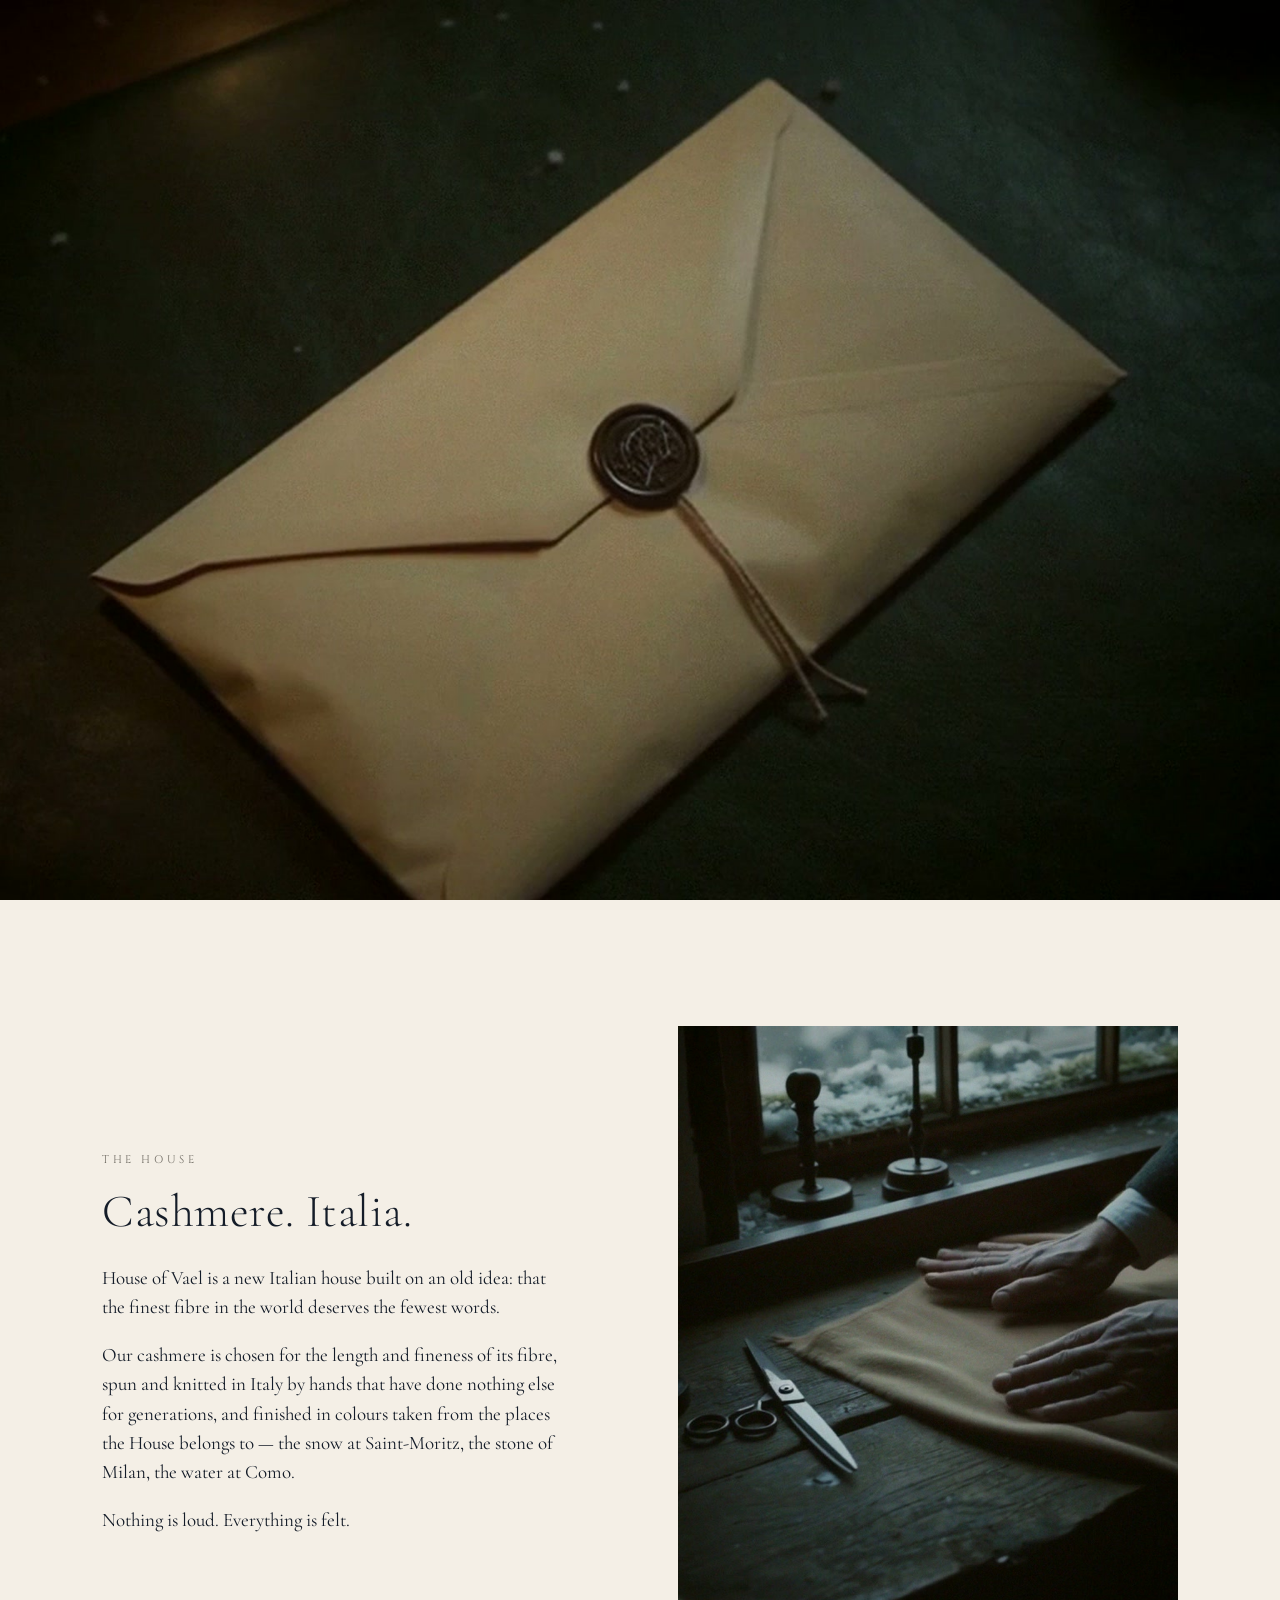
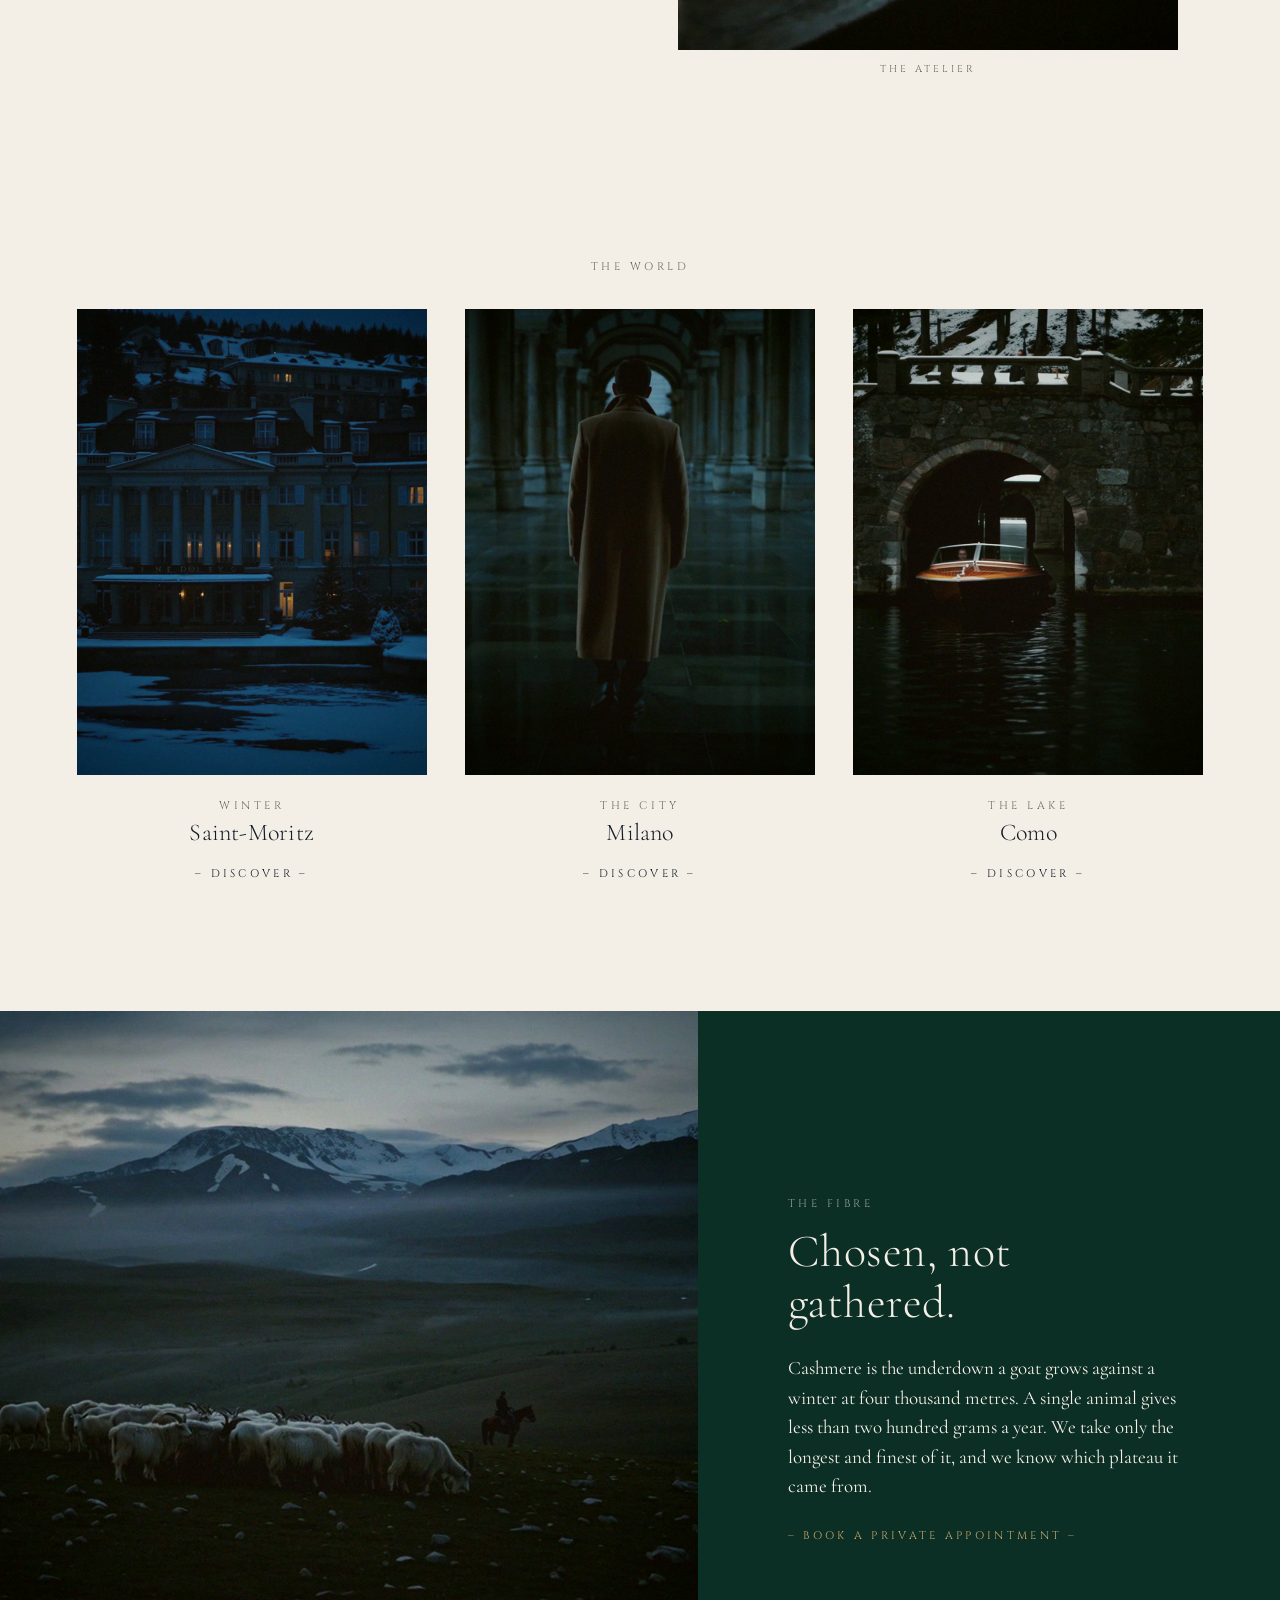
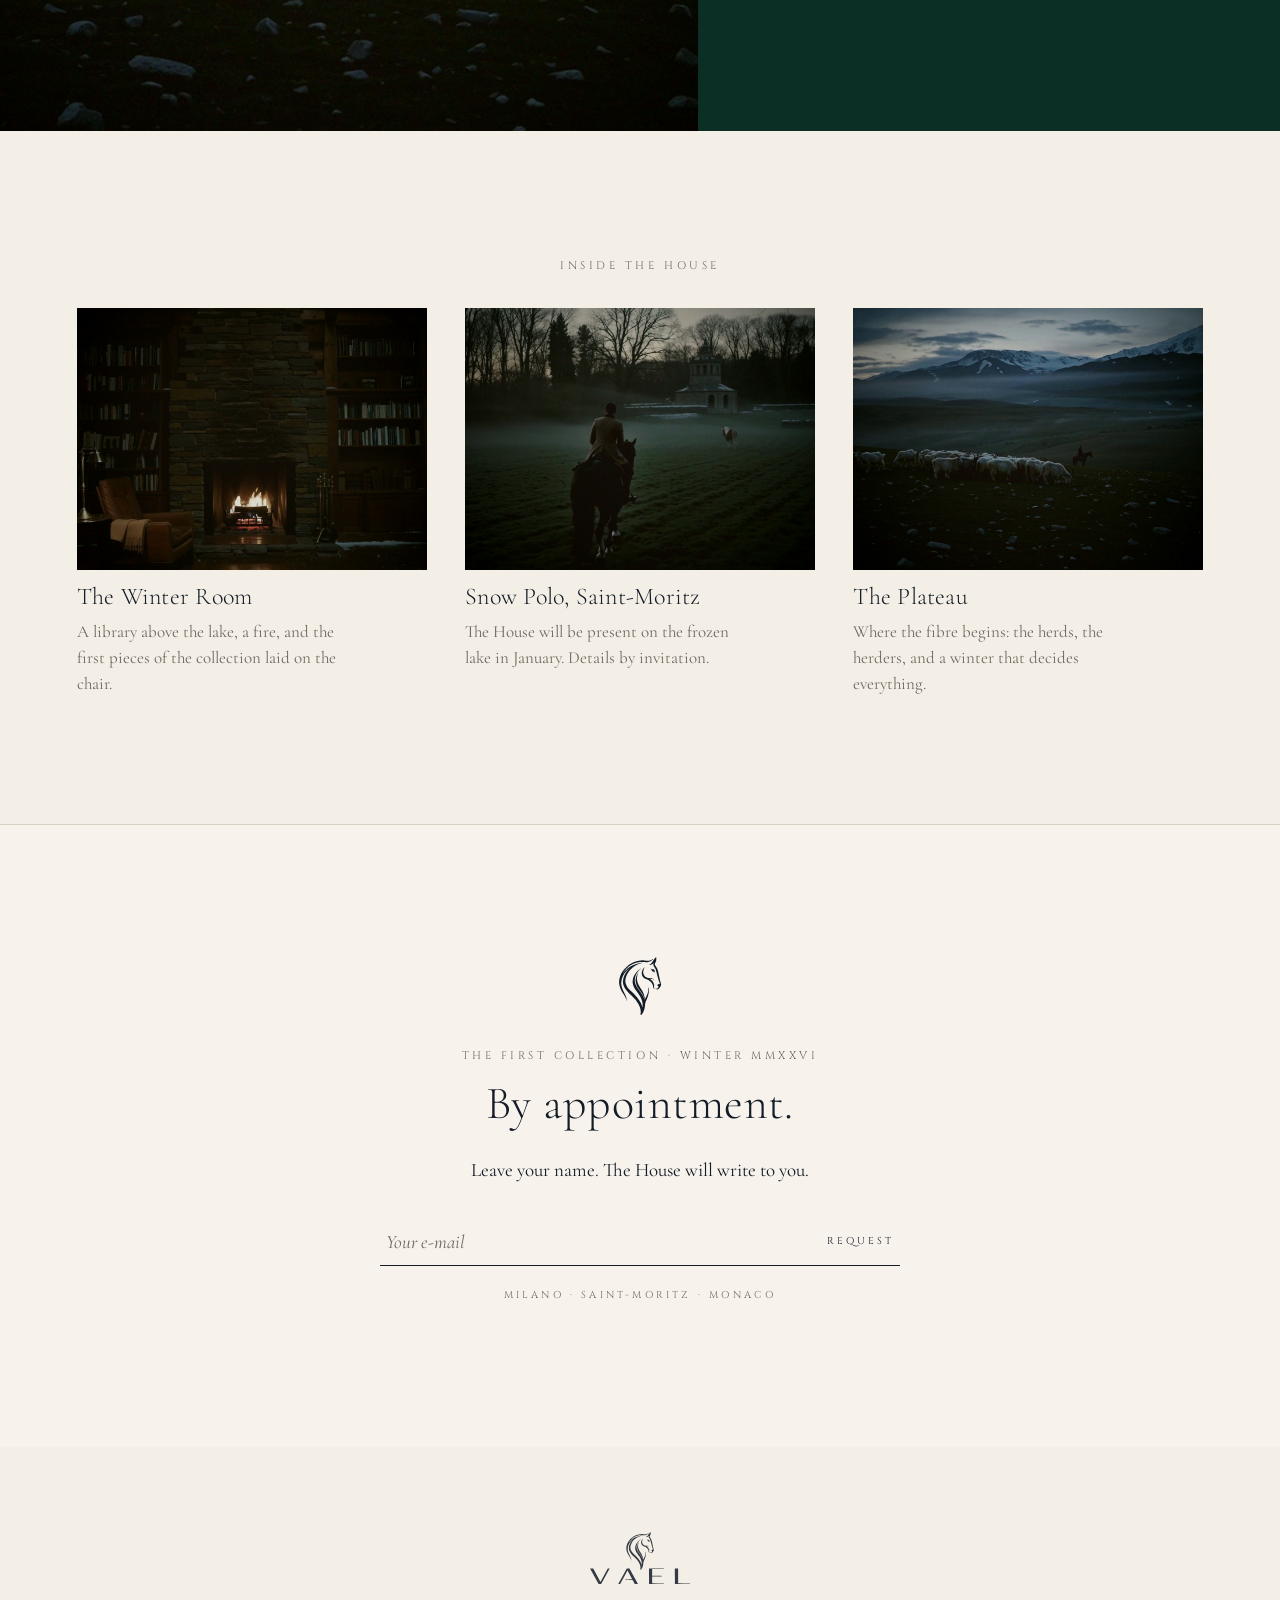
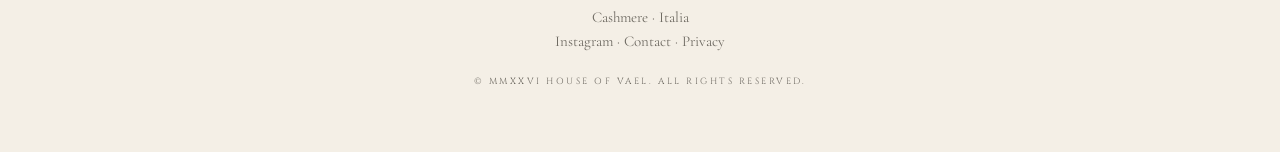
==== index.html @ 5cc0ec8d "House of Vael — site v1 (splash, hero film, world, fibre, inside, appointment) Co-Authored-By: Claud" ====
<!doctype html>
<html lang="en">
<head>
<meta charset="utf-8">
<title>House of Vael</title>
<meta name="description" content="House of Vael — Italian cashmere. The First Collection, Winter MMXXVI. By appointment.">
<meta name="viewport" content="width=device-width, initial-scale=1">
<link rel="preconnect" href="https://fonts.googleapis.com"><link rel="preconnect" href="https://fonts.gstatic.com" crossorigin>
<link href="https://fonts.googleapis.com/css2?family=Cormorant+Garamond:ital,wght@0,300;0,400;0,500;1,300;1,400&family=Cinzel:wght@400&display=swap" rel="stylesheet">
<link rel="stylesheet" href="style.css">
<link rel="icon" href="assets/favicon.png">
</head>
<body>

<!-- SPLASH — the sealed envelope. Plays once, then lifts. -->
<div id="splash" aria-hidden="true">
  <video id="splash-video" playsinline muted autoplay preload="auto" poster="assets/splash-poster.jpg">
    <source src="assets/splash.mp4" type="video/mp4">
  </video>
  <button id="splash-skip" type="button">Enter</button>
</div>

<header class="nav">
  <button class="nav-menu" aria-label="Menu"><span></span><span></span></button>
  <a class="nav-logo" href="#top" aria-label="House of Vael"><img src="assets/lockup-ivory.svg" alt="VAEL"></a>
  <a class="nav-appt" href="#register">By appointment</a>
</header>

<nav id="menu" class="menu" aria-hidden="true">
  <button class="menu-close" aria-label="Close">×</button>
  <ul>
    <li><a href="#house">The House</a></li>
    <li><a href="#world">The World</a></li>
    <li><a href="#fibre">The Fibre</a></li>
    <li><a href="#inside">Inside the House</a></li>
    <li><a href="#register">By appointment</a></li>
  </ul>
  <p class="menu-foot">Cashmere · Italia</p>
</nav>

<main id="top">

  <!-- HERO — the film -->
  <section class="hero">
    <video class="hero-video" playsinline muted autoplay loop preload="auto" poster="assets/hero-poster.jpg">
      <source src="assets/hero.mp4" type="video/mp4">
    </video>
    <div class="hero-copy">
      <p class="kicker">Winter MMXXVI</p>
      <h1>The First Collection</h1>
      <a class="cta" href="#register">– By appointment –</a>
    </div>
  </section>

  <!-- THE HOUSE -->
  <section id="house" class="house">
    <div class="house-text">
      <p class="kicker">The House</p>
      <h2>Cashmere. Italia.</h2>
      <p>House of Vael is a new Italian house built on an old idea: that the finest fibre in the world deserves the fewest words.</p>
      <p>Our cashmere is chosen for the length and fineness of its fibre, spun and knitted in Italy by hands that have done nothing else for generations, and finished in colours taken from the places the House belongs to — the snow at Saint-Moritz, the stone of Milan, the water at Como.</p>
      <p>Nothing is loud. Everything is felt.</p>
    </div>
    <figure class="house-figure">
      <img src="assets/still-tailor.jpg" alt="">
      <figcaption>The Atelier</figcaption>
    </figure>
  </section>

  <!-- THE WORLD — three places -->
  <section id="world" class="world">
    <p class="kicker centered">The World</p>
    <div class="world-grid">
      <a class="card" href="#register"><div class="card-media"><img src="assets/still-stmoritz.jpg" alt=""></div><p class="kicker">Winter</p><h3>Saint-Moritz</h3><span class="cta">– Discover –</span></a>
      <a class="card" href="#register"><div class="card-media"><img src="assets/still-milano.jpg" alt=""></div><p class="kicker">The City</p><h3>Milano</h3><span class="cta">– Discover –</span></a>
      <a class="card" href="#register"><div class="card-media"><img src="assets/still-como.jpg" alt=""></div><p class="kicker">The Lake</p><h3>Como</h3><span class="cta">– Discover –</span></a>
    </div>
  </section>

  <!-- THE FIBRE — film + text -->
  <section id="fibre" class="fibre">
    <video class="fibre-video" playsinline muted autoplay loop preload="metadata" poster="assets/fibre-poster.jpg">
      <source src="assets/fibre.mp4" type="video/mp4">
    </video>
    <div class="fibre-copy">
      <p class="kicker">The Fibre</p>
      <h2>Chosen, not gathered.</h2>
      <p>Cashmere is the underdown a goat grows against a winter at four thousand metres. A single animal gives less than two hundred grams a year. We take only the longest and finest of it, and we know which plateau it came from.</p>
      <a class="cta" href="#register">– Book a private appointment –</a>
    </div>
  </section>

  <!-- INSIDE THE HOUSE — three stories -->
  <section id="inside" class="inside">
    <p class="kicker centered">Inside the House</p>
    <div class="inside-grid">
      <article class="story"><img src="assets/still-chalet.jpg" alt=""><h3>The Winter Room</h3><p>A library above the lake, a fire, and the first pieces of the collection laid on the chair.</p></article>
      <article class="story"><img src="assets/still-polo.jpg" alt=""><h3>Snow Polo, Saint-Moritz</h3><p>The House will be present on the frozen lake in January. Details by invitation.</p></article>
      <article class="story"><img src="assets/still-goats.jpg" alt=""><h3>The Plateau</h3><p>Where the fibre begins: the herds, the herders, and a winter that decides everything.</p></article>
    </div>
  </section>

  <!-- REGISTER — by appointment -->
  <section id="register" class="register">
    <img class="register-mark" src="assets/mark-ink.svg" alt="">
    <p class="kicker">The First Collection · Winter MMXXVI</p>
    <h2>By appointment.</h2>
    <p>Leave your name. The House will write to you.</p>
    <form class="register-form" action="mailto:appointments@houseofvael.com" method="post" enctype="text/plain">
      <input type="email" name="email" placeholder="Your e-mail" required>
      <button type="submit">Request</button>
    </form>
    <p class="register-note">Milano · Saint-Moritz · Monaco</p>
  </section>

</main>

<footer class="foot">
  <img src="assets/lockup-ink.svg" alt="House of Vael" class="foot-logo">
  <p>Cashmere · Italia</p>
  <p class="foot-links"><a href="#">Instagram</a> · <a href="mailto:appointments@houseofvael.com">Contact</a> · <a href="#">Privacy</a></p>
  <p class="foot-legal">© MMXXVI House of Vael. All rights reserved.</p>
</footer>

<script src="script.js"></script>
</body>
</html>
---- style.css ----
:root{
  --ivory:#F4EFE6; --paper:#F7F3EC; --ink:#141C28; --camel:#C8A96E; --green:#0B2E25; --muted:#6E6A62; --line:#D9D2C4;
  --serif:"Cormorant Garamond",Georgia,serif; --caps:"Cinzel",serif;
}
*{box-sizing:border-box;margin:0;padding:0}
html{scroll-behavior:smooth}
body{background:var(--ivory);color:var(--ink);font-family:var(--serif);font-weight:400;font-size:19px;line-height:1.55;-webkit-font-smoothing:antialiased}
img,video{display:block;max-width:100%}
a{color:inherit;text-decoration:none}

/* type */
.kicker{font-family:var(--caps);font-size:11px;letter-spacing:.32em;text-transform:uppercase;color:var(--muted)}
.kicker.centered{text-align:center}
h1,h2,h3{font-family:var(--serif);font-weight:300;letter-spacing:.01em;line-height:1.1}
h1{font-size:clamp(34px,4.6vw,66px)}
h2{font-size:clamp(30px,3.6vw,50px);margin:14px 0 26px}
h3{font-size:24px;margin:14px 0 8px}
.cta{display:inline-block;font-family:var(--caps);font-size:11px;letter-spacing:.3em;text-transform:uppercase;margin-top:18px;padding-bottom:2px;border-bottom:1px solid transparent;transition:border-color .4s}
.cta:hover{border-color:currentColor}

/* splash */
#splash{position:fixed;inset:0;background:#0B0B0C;z-index:100;display:flex;align-items:center;justify-content:center;transition:opacity 1.4s ease}
#splash.lift{opacity:0;pointer-events:none}
#splash video{width:100%;height:100%;object-fit:cover}
#splash-skip{position:absolute;right:28px;bottom:26px;background:none;border:1px solid rgba(244,239,230,.35);color:rgba(244,239,230,.8);font-family:var(--caps);font-size:10px;letter-spacing:.3em;text-transform:uppercase;padding:10px 18px;cursor:pointer;opacity:0;transition:opacity 1s}
#splash.ready #splash-skip{opacity:1}

/* nav */
.nav{position:fixed;top:0;left:0;right:0;height:78px;display:grid;grid-template-columns:1fr auto 1fr;align-items:center;padding:0 28px;z-index:50;color:var(--ivory);mix-blend-mode:difference}
.nav-menu{justify-self:start;width:28px;height:18px;background:none;border:0;cursor:pointer;display:flex;flex-direction:column;justify-content:space-between}
.nav-menu span{display:block;height:1px;background:currentColor}
.nav-logo img{height:34px;width:auto}
.nav-appt{justify-self:end;font-family:var(--caps);font-size:10px;letter-spacing:.3em;text-transform:uppercase}
.menu{position:fixed;inset:0;background:var(--ivory);z-index:60;display:flex;flex-direction:column;align-items:center;justify-content:center;gap:0;transform:translateY(-100%);transition:transform .8s cubic-bezier(.77,0,.18,1)}
.menu.open{transform:none}
.menu ul{list-style:none;text-align:center}
.menu li a{display:block;font-size:clamp(30px,4vw,48px);font-weight:300;padding:10px 0;transition:color .3s}
.menu li a:hover{color:var(--camel)}
.menu-close{position:absolute;top:22px;right:28px;background:none;border:0;font-size:34px;font-weight:300;cursor:pointer;color:var(--ink)}
.menu-foot{position:absolute;bottom:34px;font-family:var(--caps);font-size:10px;letter-spacing:.32em;text-transform:uppercase;color:var(--muted)}

/* hero */
.hero{position:relative;height:100vh;min-height:620px;overflow:hidden;background:#0B0B0C}
.hero-video{position:absolute;inset:0;width:100%;height:100%;object-fit:cover;filter:brightness(.9)}
.hero-copy{position:absolute;left:0;right:0;bottom:12vh;text-align:center;color:var(--ivory)}
.hero-copy .kicker{color:rgba(244,239,230,.75);margin-bottom:12px}
.hero-copy .cta{color:var(--ivory);border-color:rgba(244,239,230,.4)}

/* the house */
.house{display:grid;grid-template-columns:1fr 1fr;gap:6vw;align-items:center;padding:14vh 8vw}
.house-text p{max-width:52ch;margin-bottom:18px}
.house-figure img{aspect-ratio:4/5;object-fit:cover;width:100%}
.house-figure figcaption{font-family:var(--caps);font-size:10px;letter-spacing:.3em;text-transform:uppercase;color:var(--muted);margin-top:12px;text-align:center}

/* the world */
.world{padding:6vh 6vw 14vh}
.world-grid{display:grid;grid-template-columns:repeat(3,1fr);gap:3vw;margin-top:34px}
.card{text-align:center}
.card-media{overflow:hidden}
.card-media img{aspect-ratio:3/4;object-fit:cover;width:100%;transition:transform 1.6s ease}
.card:hover .card-media img{transform:scale(1.03)}
.card .kicker{margin-top:22px}
.card h3{margin:6px 0 0}

/* the fibre */
.fibre{position:relative;display:grid;grid-template-columns:1.2fr 1fr;min-height:80vh;background:var(--green);color:var(--ivory)}
.fibre-video{width:100%;height:100%;object-fit:cover;min-height:60vh}
.fibre-copy{padding:12vh 7vw;align-self:center}
.fibre-copy .kicker{color:rgba(244,239,230,.6)}
.fibre-copy p{max-width:44ch;margin-bottom:8px}
.fibre-copy .cta{color:var(--camel)}

/* inside */
.inside{padding:14vh 6vw}
.inside-grid{display:grid;grid-template-columns:repeat(3,1fr);gap:3vw;margin-top:34px}
.story img{aspect-ratio:4/3;object-fit:cover;width:100%}
.story p{font-size:17px;color:var(--muted);max-width:36ch}

/* register */
.register{text-align:center;padding:14vh 8vw 16vh;background:var(--paper);border-top:1px solid var(--line)}
.register-mark{height:70px;width:auto;margin:0 auto 26px;opacity:.9}
.register p{max-width:46ch;margin:0 auto}
.register .kicker{max-width:none}
.register-form{display:flex;justify-content:center;gap:0;margin:34px auto 22px;max-width:520px;border-bottom:1px solid var(--ink)}
.register-form input{flex:1;background:none;border:0;padding:12px 6px;font-family:var(--serif);font-size:19px;color:var(--ink);outline:none}
.register-form input::placeholder{color:var(--muted);font-style:italic}
.register-form button{background:none;border:0;font-family:var(--caps);font-size:10px;letter-spacing:.3em;text-transform:uppercase;cursor:pointer;padding:0 6px;color:var(--ink)}
.register-note{font-family:var(--caps);font-size:10px;letter-spacing:.32em;text-transform:uppercase;color:var(--muted);margin-top:26px}

/* footer */
.foot{text-align:center;padding:9vh 6vw 7vh;color:var(--muted);font-size:15px}
.foot-logo{height:60px;width:auto;margin:0 auto 18px;opacity:.85}
.foot-links a:hover{color:var(--ink)}
.foot-legal{font-family:var(--caps);font-size:9px;letter-spacing:.28em;text-transform:uppercase;margin-top:22px}

/* reveal on scroll */
.reveal{opacity:0;transform:translateY(18px);transition:opacity 1.2s ease,transform 1.2s ease}
.reveal.in{opacity:1;transform:none}

@media (max-width:900px){
  body{font-size:18px}
  .house{grid-template-columns:1fr;padding:12vh 7vw}
  .world-grid,.inside-grid{grid-template-columns:1fr;gap:40px}
  .fibre{grid-template-columns:1fr}
  .nav{padding:0 18px}
  .nav-appt{display:none}
  .hero{min-height:560px}
}
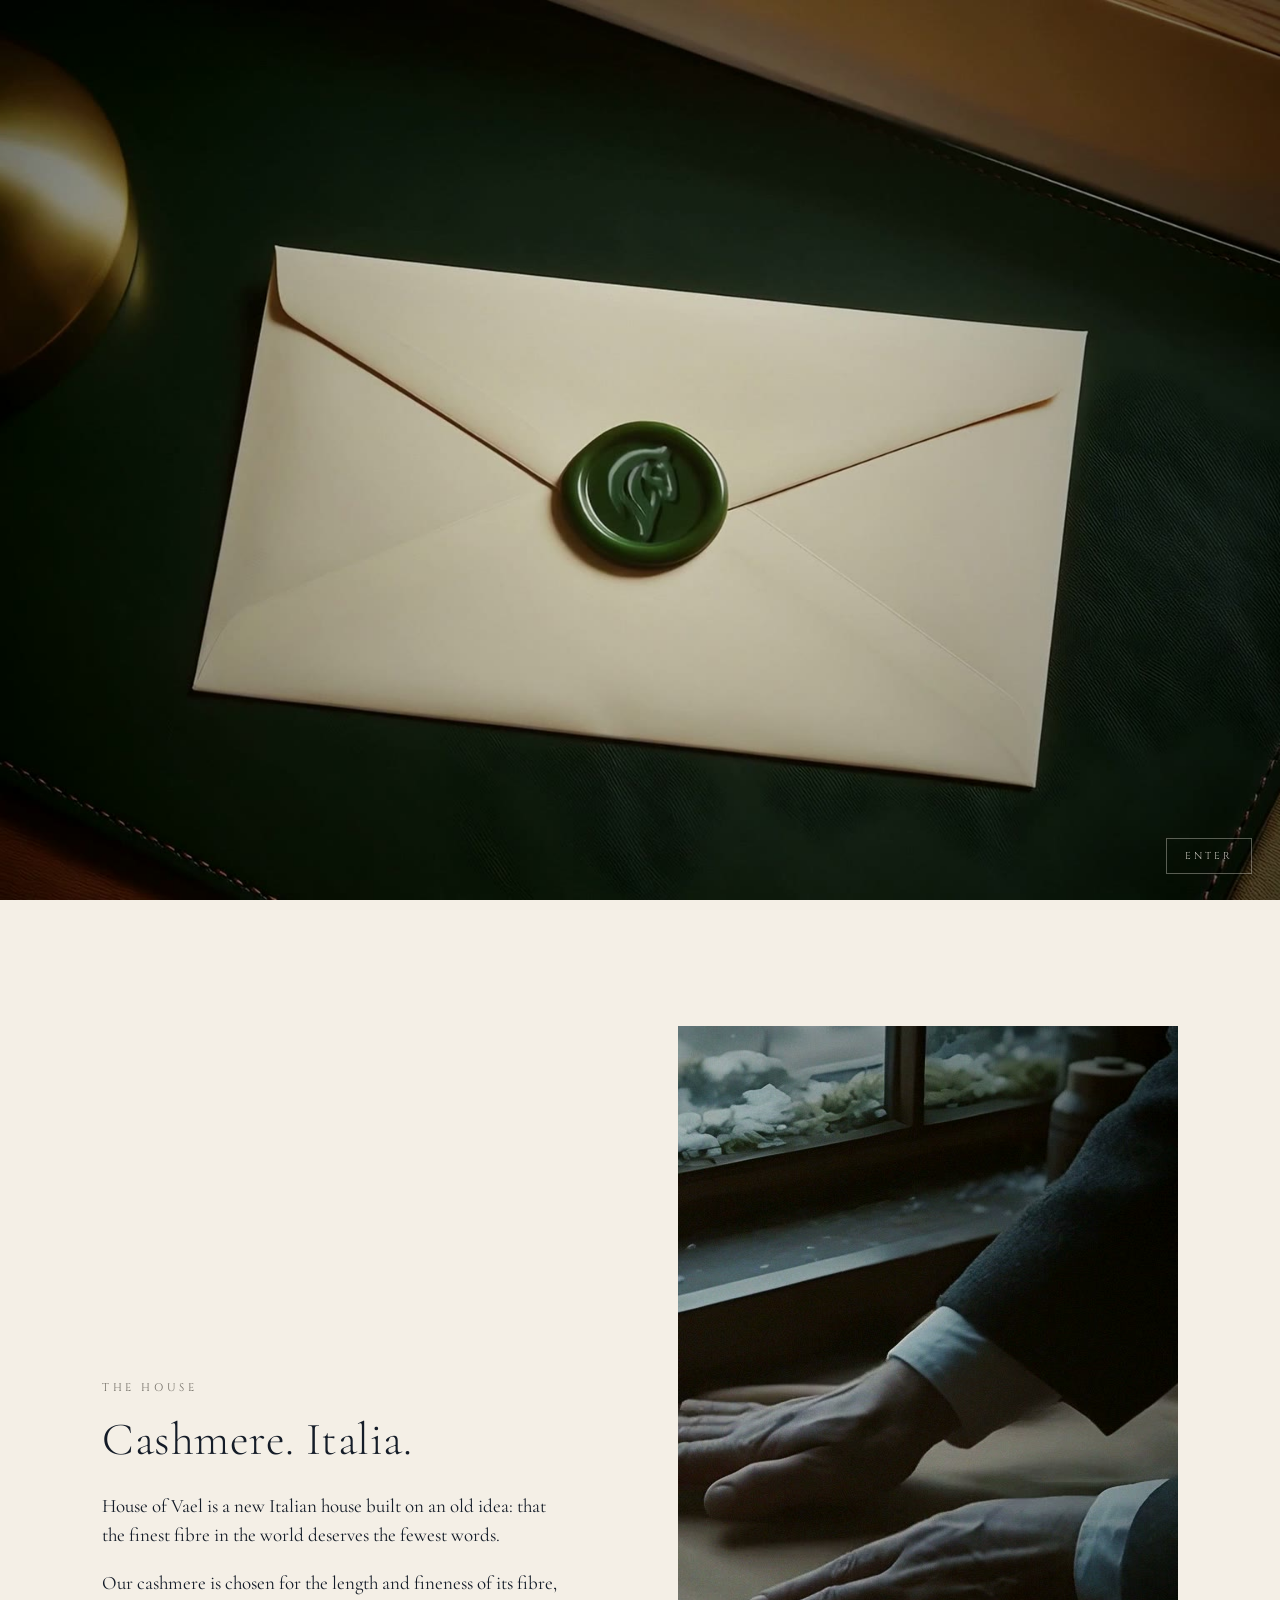
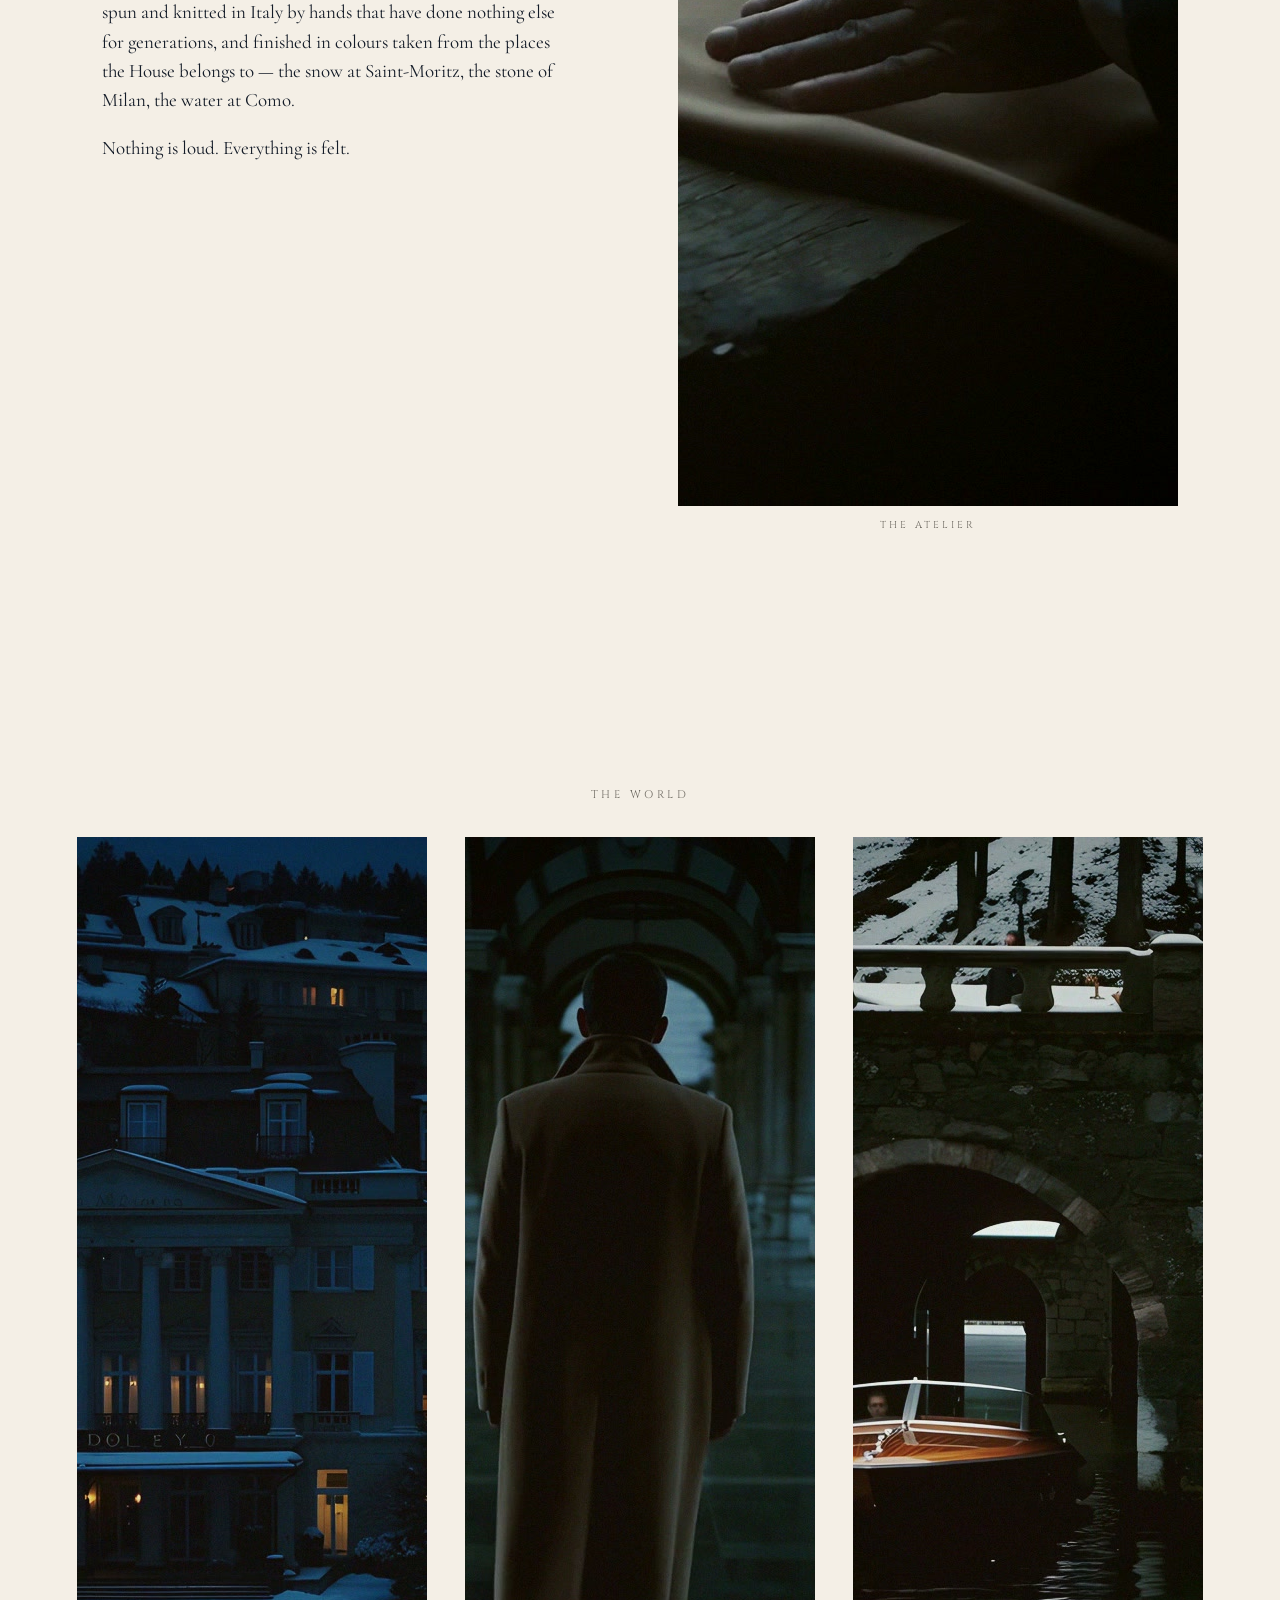
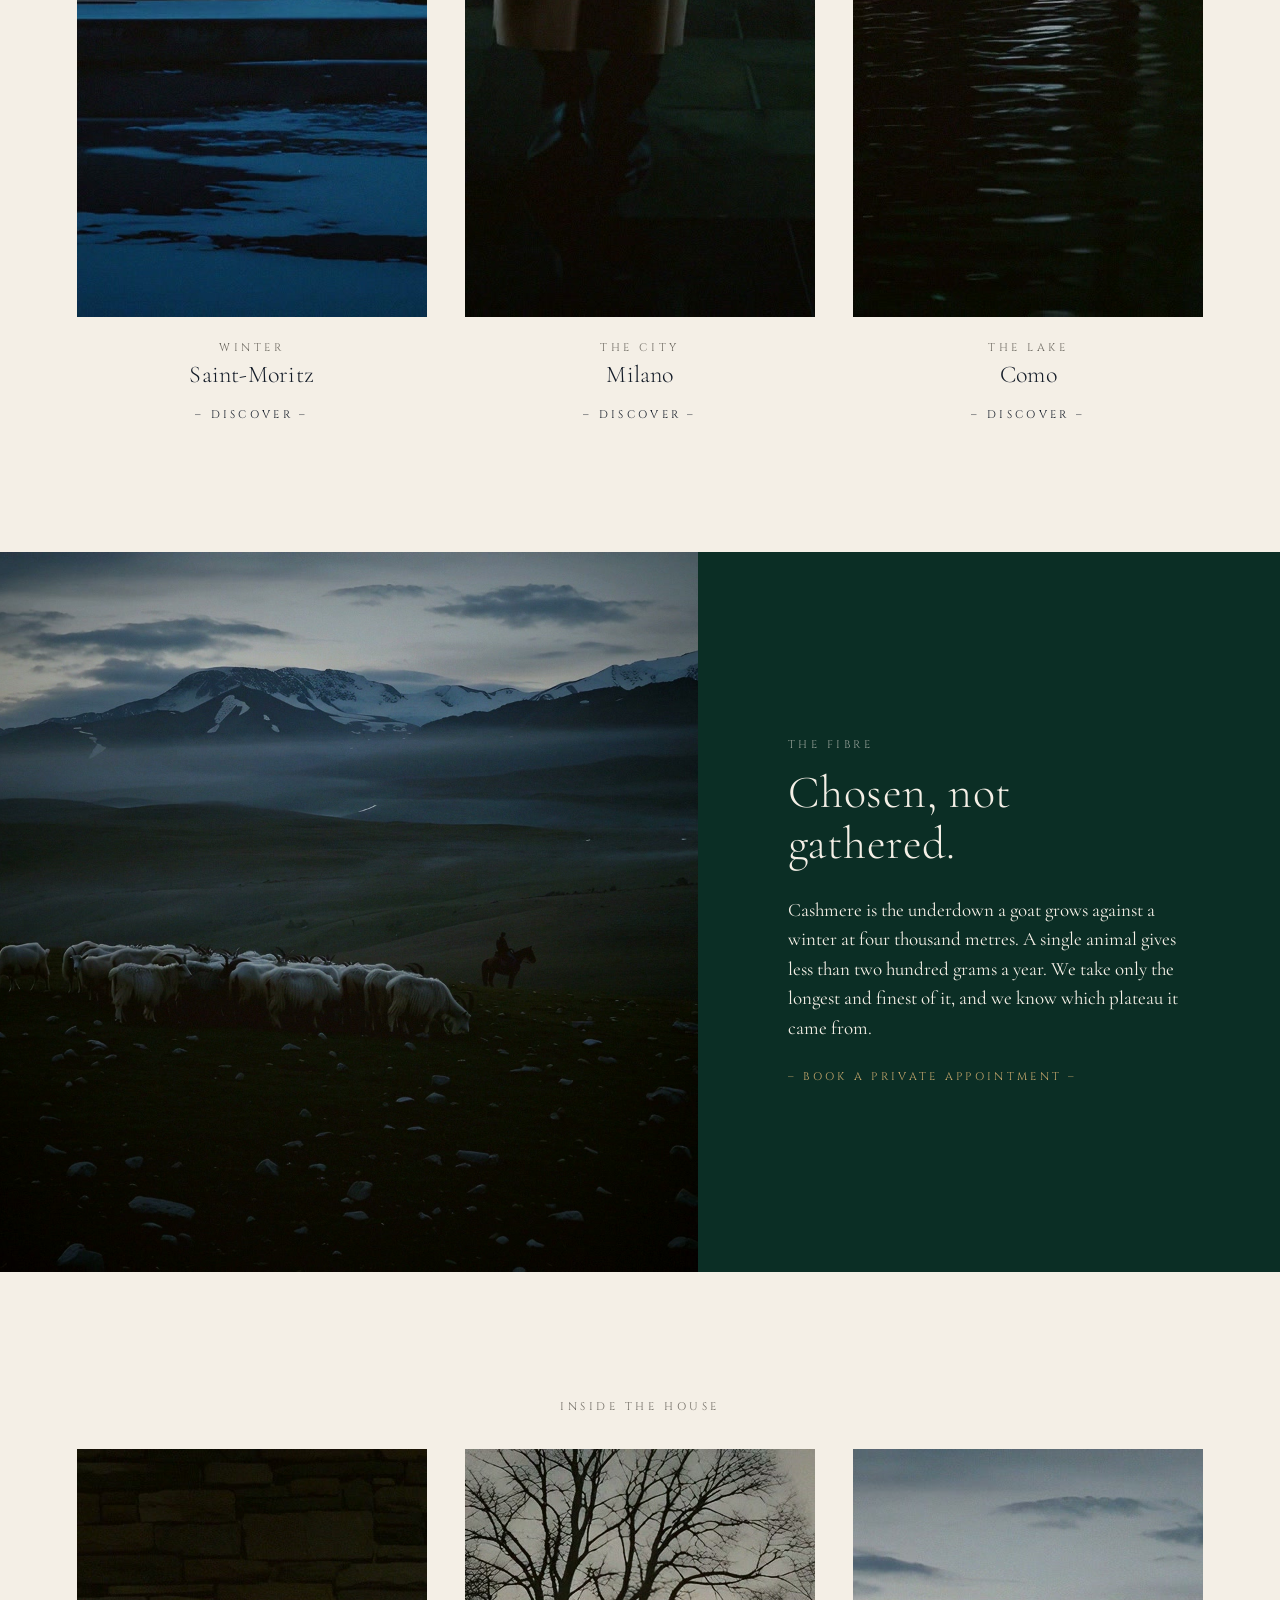
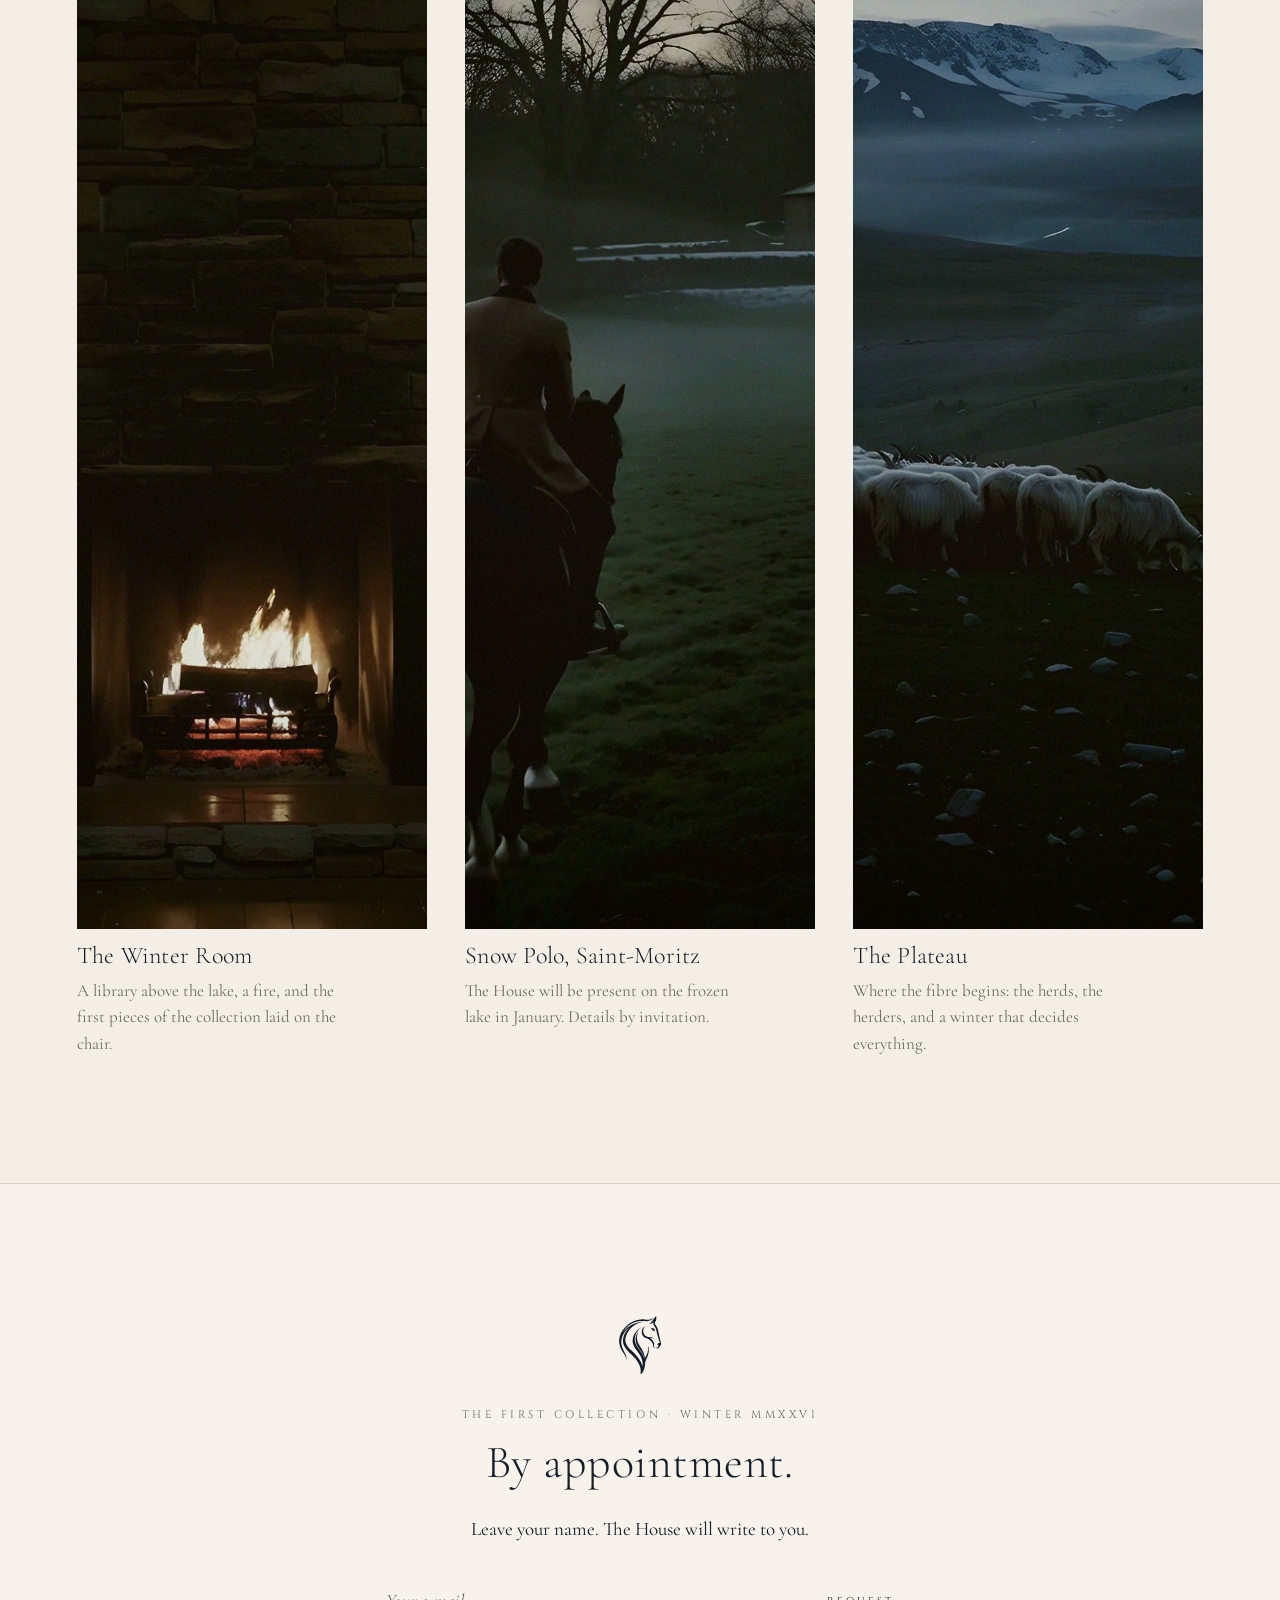
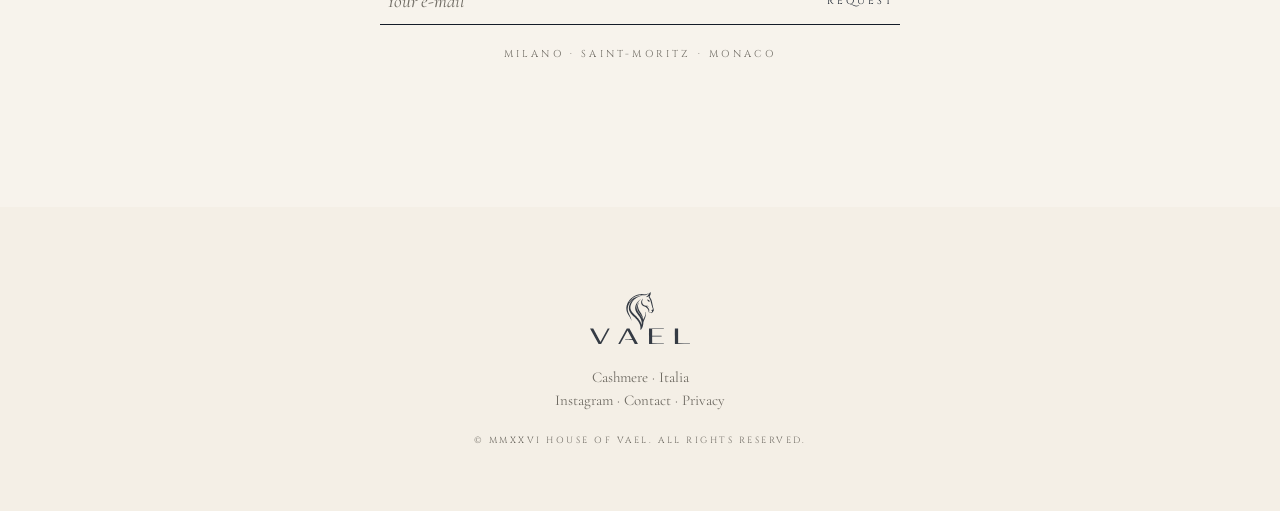
==== commit 64be1573: "HD: every plate through Real-ESRGAN → 1080p film-look pass, 1080p stills/posters, 720p phone variant" ====
--- a/index.html
+++ b/index.html
@@ -8,14 +8,17 @@
 <link rel="preconnect" href="https://fonts.googleapis.com"><link rel="preconnect" href="https://fonts.gstatic.com" crossorigin>
 <link href="https://fonts.googleapis.com/css2?family=Cormorant+Garamond:ital,wght@0,300;0,400;0,500;1,300;1,400&family=Cinzel:wght@400&display=swap" rel="stylesheet">
 <link rel="stylesheet" href="style.css">
-<link rel="icon" href="assets/favicon.png">
+<meta name="theme-color" content="#0B0B0C">
+<meta property="og:title" content="House of Vael"><meta property="og:description" content="Italian cashmere. The First Collection, Winter MMXXVI. By appointment."><meta property="og:type" content="website"><meta property="og:image" content="assets/og.jpg"><meta name="twitter:card" content="summary_large_image">
+<link rel="preload" as="image" href="assets/splash-poster.jpg">
+<link rel="icon" href="assets/favicon.png"><link rel="apple-touch-icon" href="assets/apple-touch-icon.png">
 </head>
 <body>
 
 <!-- SPLASH — the sealed envelope. Plays once, then lifts. -->
 <div id="splash" aria-hidden="true">
   <video id="splash-video" playsinline muted autoplay preload="auto" poster="assets/splash-poster.jpg">
-    <source src="assets/splash.mp4" type="video/mp4">
+    <source data-hd="assets/splash.mp4" data-sd="assets/splash-720.mp4" type="video/mp4">
   </video>
   <button id="splash-skip" type="button">Enter</button>
 </div>
@@ -43,7 +46,7 @@
   <!-- HERO — the film -->
   <section class="hero">
     <video class="hero-video" playsinline muted autoplay loop preload="auto" poster="assets/hero-poster.jpg">
-      <source src="assets/hero.mp4" type="video/mp4">
+      <source data-hd="assets/hero.mp4" data-sd="assets/hero-720.mp4" type="video/mp4">
     </video>
     <div class="hero-copy">
       <p class="kicker">Winter MMXXVI</p>
@@ -62,7 +65,7 @@
       <p>Nothing is loud. Everything is felt.</p>
     </div>
     <figure class="house-figure">
-      <img src="assets/still-tailor.jpg" alt="">
+      <img src="assets/still-tailor.jpg" width="864" height="1080" loading="lazy" decoding="async" alt="">
       <figcaption>The Atelier</figcaption>
     </figure>
   </section>
@@ -71,16 +74,16 @@
   <section id="world" class="world">
     <p class="kicker centered">The World</p>
     <div class="world-grid">
-      <a class="card" href="#register"><div class="card-media"><img src="assets/still-stmoritz.jpg" alt=""></div><p class="kicker">Winter</p><h3>Saint-Moritz</h3><span class="cta">– Discover –</span></a>
-      <a class="card" href="#register"><div class="card-media"><img src="assets/still-milano.jpg" alt=""></div><p class="kicker">The City</p><h3>Milano</h3><span class="cta">– Discover –</span></a>
-      <a class="card" href="#register"><div class="card-media"><img src="assets/still-como.jpg" alt=""></div><p class="kicker">The Lake</p><h3>Como</h3><span class="cta">– Discover –</span></a>
+      <a class="card" href="#register"><div class="card-media"><img src="assets/still-stmoritz.jpg" width="810" height="1080" loading="lazy" decoding="async" alt=""></div><p class="kicker">Winter</p><h3>Saint-Moritz</h3><span class="cta">– Discover –</span></a>
+      <a class="card" href="#register"><div class="card-media"><img src="assets/still-milano.jpg" width="810" height="1080" loading="lazy" decoding="async" alt=""></div><p class="kicker">The City</p><h3>Milano</h3><span class="cta">– Discover –</span></a>
+      <a class="card" href="#register"><div class="card-media"><img src="assets/still-como.jpg" width="810" height="1080" loading="lazy" decoding="async" alt=""></div><p class="kicker">The Lake</p><h3>Como</h3><span class="cta">– Discover –</span></a>
     </div>
   </section>
 
   <!-- THE FIBRE — film + text -->
   <section id="fibre" class="fibre">
     <video class="fibre-video" playsinline muted autoplay loop preload="metadata" poster="assets/fibre-poster.jpg">
-      <source src="assets/fibre.mp4" type="video/mp4">
+      <source data-hd="assets/fibre.mp4" data-sd="assets/fibre-720.mp4" type="video/mp4">
     </video>
     <div class="fibre-copy">
       <p class="kicker">The Fibre</p>
@@ -94,9 +97,9 @@
   <section id="inside" class="inside">
     <p class="kicker centered">Inside the House</p>
     <div class="inside-grid">
-      <article class="story"><img src="assets/still-chalet.jpg" alt=""><h3>The Winter Room</h3><p>A library above the lake, a fire, and the first pieces of the collection laid on the chair.</p></article>
-      <article class="story"><img src="assets/still-polo.jpg" alt=""><h3>Snow Polo, Saint-Moritz</h3><p>The House will be present on the frozen lake in January. Details by invitation.</p></article>
-      <article class="story"><img src="assets/still-goats.jpg" alt=""><h3>The Plateau</h3><p>Where the fibre begins: the herds, the herders, and a winter that decides everything.</p></article>
+      <article class="story"><img src="assets/still-chalet.jpg" width="1440" height="1080" loading="lazy" decoding="async" alt=""><h3>The Winter Room</h3><p>A library above the lake, a fire, and the first pieces of the collection laid on the chair.</p></article>
+      <article class="story"><img src="assets/still-polo.jpg" width="1440" height="1080" loading="lazy" decoding="async" alt=""><h3>Snow Polo, Saint-Moritz</h3><p>The House will be present on the frozen lake in January. Details by invitation.</p></article>
+      <article class="story"><img src="assets/still-goats.jpg" width="1440" height="1080" loading="lazy" decoding="async" alt=""><h3>The Plateau</h3><p>Where the fibre begins: the herds, the herders, and a winter that decides everything.</p></article>
     </div>
   </section>
 
--- a/style.css
+++ b/style.css
@@ -12,8 +12,8 @@
 .kicker{font-family:var(--caps);font-size:11px;letter-spacing:.32em;text-transform:uppercase;color:var(--muted)}
 .kicker.centered{text-align:center}
 h1,h2,h3{font-family:var(--serif);font-weight:300;letter-spacing:.01em;line-height:1.1}
-h1{font-size:clamp(34px,4.6vw,66px)}
-h2{font-size:clamp(30px,3.6vw,50px);margin:14px 0 26px}
+h1{font-size:clamp(34px,4.6vw,66px);text-wrap:balance}
+h2{font-size:clamp(30px,3.6vw,50px);margin:14px 0 26px;text-wrap:balance}
 h3{font-size:24px;margin:14px 0 8px}
 .cta{display:inline-block;font-family:var(--caps);font-size:11px;letter-spacing:.3em;text-transform:uppercase;margin-top:18px;padding-bottom:2px;border-bottom:1px solid transparent;transition:border-color .4s}
 .cta:hover{border-color:currentColor}
@@ -42,7 +42,9 @@
 /* hero */
 .hero{position:relative;height:100vh;min-height:620px;overflow:hidden;background:#0B0B0C}
 .hero-video{position:absolute;inset:0;width:100%;height:100%;object-fit:cover;filter:brightness(.9)}
-.hero-copy{position:absolute;left:0;right:0;bottom:12vh;text-align:center;color:var(--ivory)}
+.hero-copy{position:absolute;left:0;right:0;bottom:12vh;text-align:center;color:var(--ivory);text-shadow:0 1px 18px rgba(0,0,0,.35)}
+.hero::after{content:'';position:absolute;inset:auto 0 0 0;height:38vh;background:linear-gradient(to top,rgba(11,11,12,.55),transparent);pointer-events:none}
+.hero-copy{z-index:1}
 .hero-copy .kicker{color:rgba(244,239,230,.75);margin-bottom:12px}
 .hero-copy .cta{color:var(--ivory);border-color:rgba(244,239,230,.4)}
 
@@ -53,13 +55,14 @@
 .house-figure figcaption{font-family:var(--caps);font-size:10px;letter-spacing:.3em;text-transform:uppercase;color:var(--muted);margin-top:12px;text-align:center}
 
 /* the world */
-.world{padding:6vh 6vw 14vh}
+.world{padding:14vh 6vw 14vh}
 .world-grid{display:grid;grid-template-columns:repeat(3,1fr);gap:3vw;margin-top:34px}
 .card{text-align:center}
 .card-media{overflow:hidden}
 .card-media img{aspect-ratio:3/4;object-fit:cover;width:100%;transition:transform 1.6s ease}
 .card:hover .card-media img{transform:scale(1.03)}
 .card .kicker{margin-top:22px}
+.card-media{background:#E9E2D4}
 .card h3{margin:6px 0 0}
 
 /* the fibre */
@@ -72,8 +75,9 @@
 
 /* inside */
 .inside{padding:14vh 6vw}
+section,footer{scroll-margin-top:78px}
 .inside-grid{display:grid;grid-template-columns:repeat(3,1fr);gap:3vw;margin-top:34px}
-.story img{aspect-ratio:4/3;object-fit:cover;width:100%}
+.story img{aspect-ratio:4/3;object-fit:cover;width:100%;background:#E9E2D4}
 .story p{font-size:17px;color:var(--muted);max-width:36ch}
 
 /* register */
@@ -83,6 +87,7 @@
 .register .kicker{max-width:none}
 .register-form{display:flex;justify-content:center;gap:0;margin:34px auto 22px;max-width:520px;border-bottom:1px solid var(--ink)}
 .register-form input{flex:1;background:none;border:0;padding:12px 6px;font-family:var(--serif);font-size:19px;color:var(--ink);outline:none}
+.register-form:focus-within{border-bottom-color:var(--camel)}
 .register-form input::placeholder{color:var(--muted);font-style:italic}
 .register-form button{background:none;border:0;font-family:var(--caps);font-size:10px;letter-spacing:.3em;text-transform:uppercase;cursor:pointer;padding:0 6px;color:var(--ink)}
 .register-note{font-family:var(--caps);font-size:10px;letter-spacing:.32em;text-transform:uppercase;color:var(--muted);margin-top:26px}
@@ -97,6 +102,7 @@
 .reveal{opacity:0;transform:translateY(18px);transition:opacity 1.2s ease,transform 1.2s ease}
 .reveal.in{opacity:1;transform:none}
 
+@media (prefers-reduced-motion:reduce){.reveal{transition:none;opacity:1;transform:none}.card:hover .card-media img{transform:none}}
 @media (max-width:900px){
   body{font-size:18px}
   .house{grid-template-columns:1fr;padding:12vh 7vw}
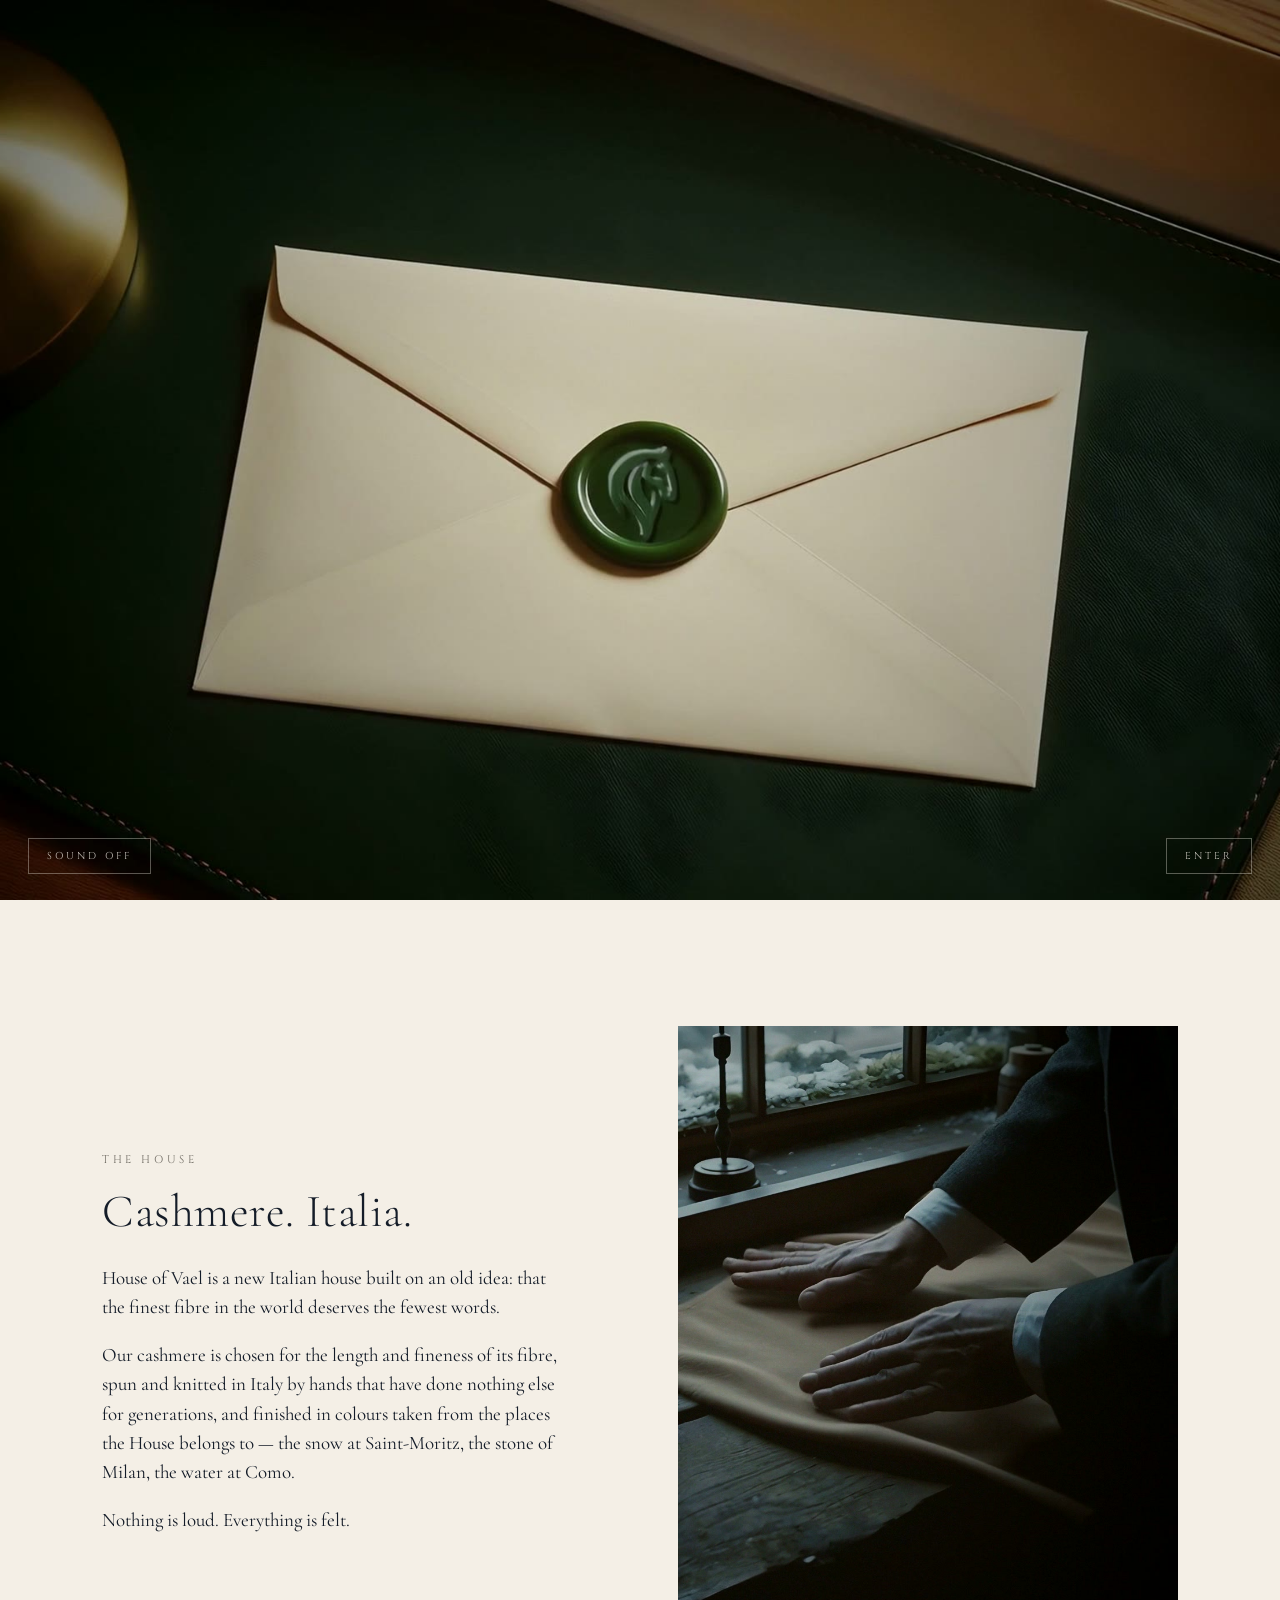
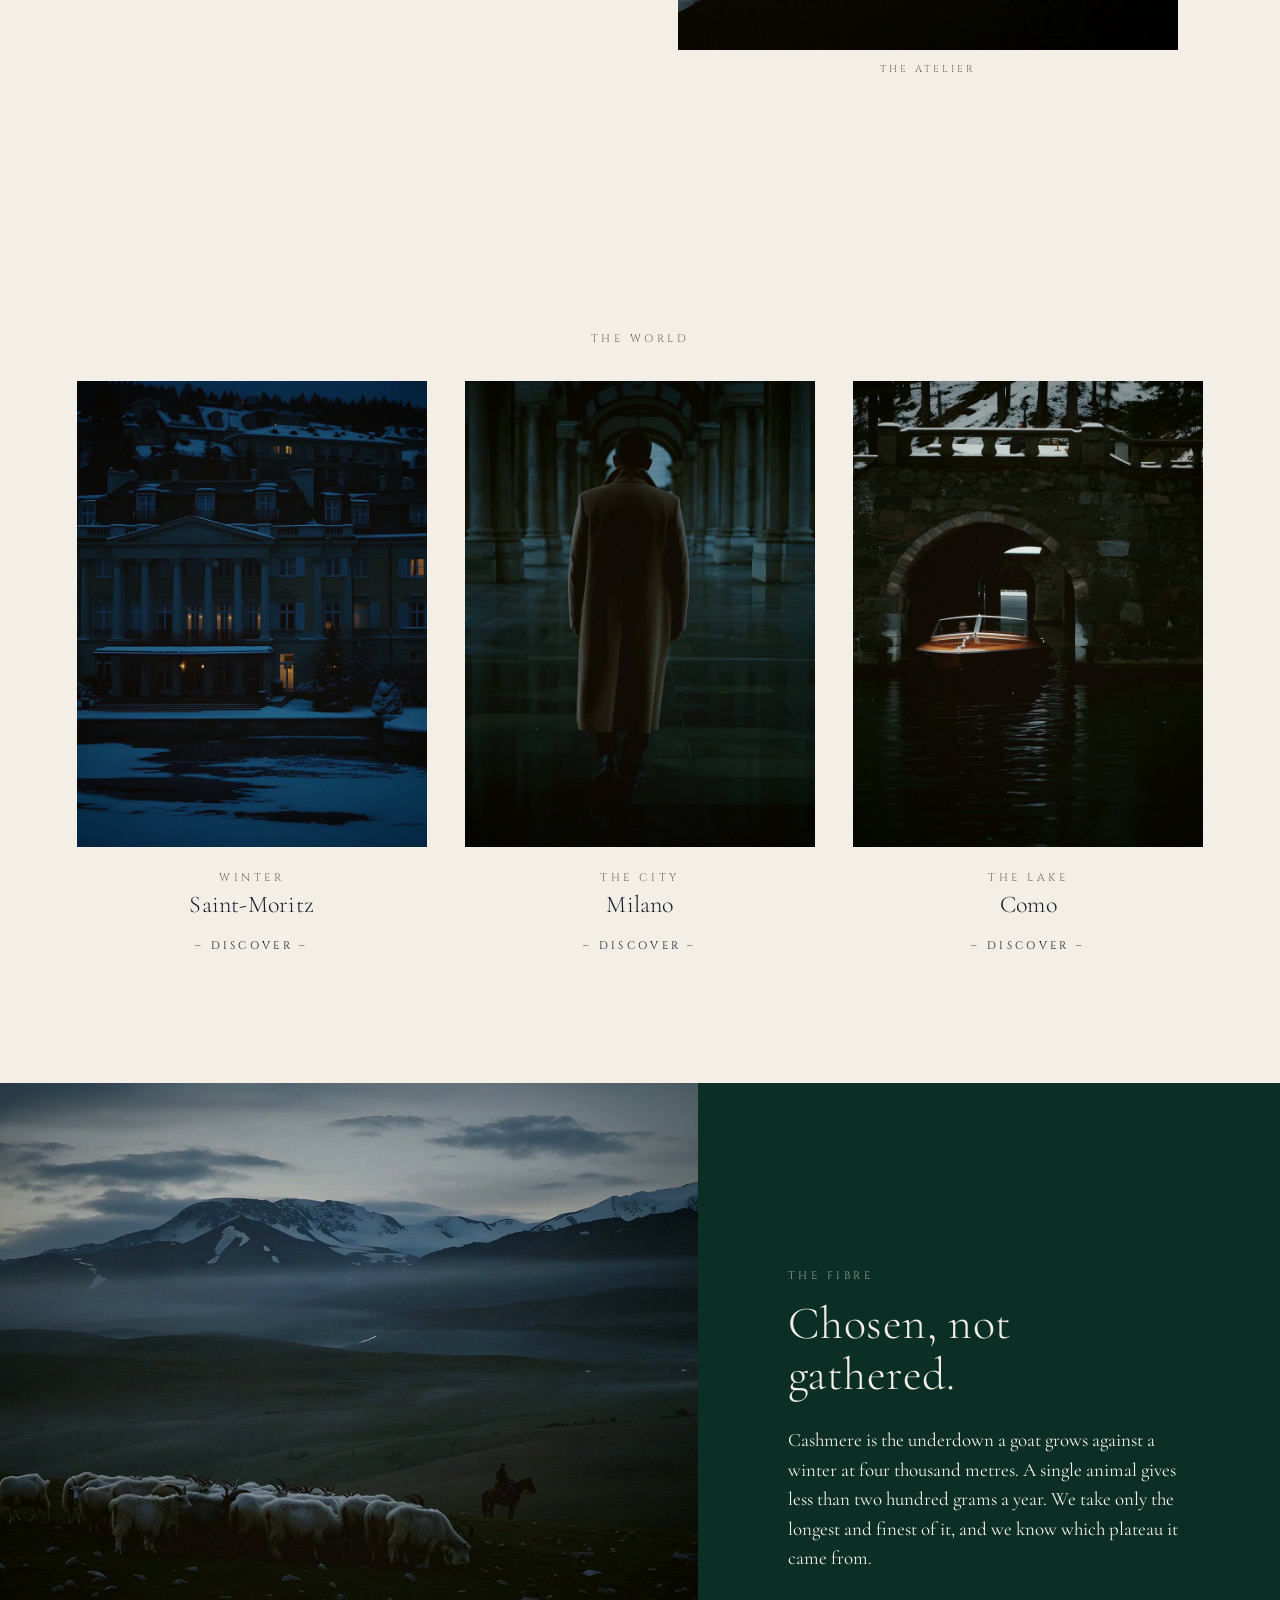
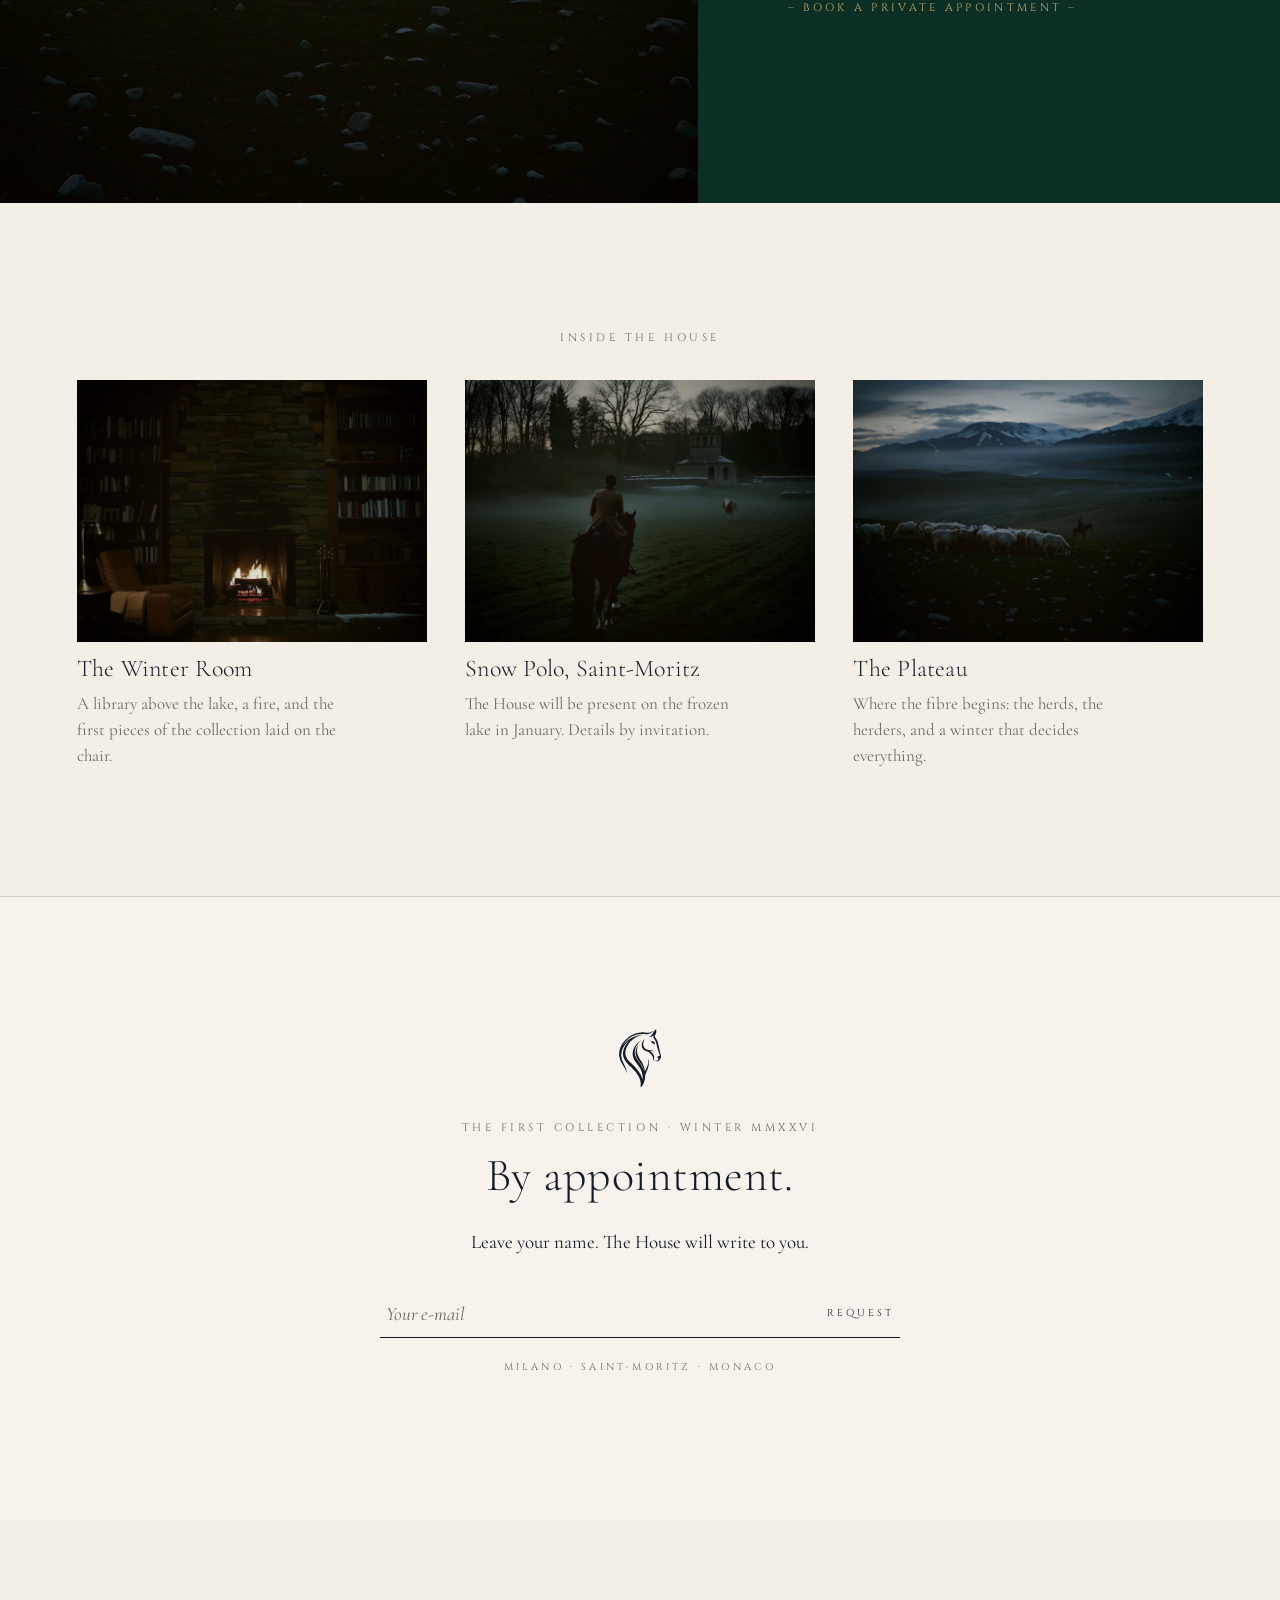
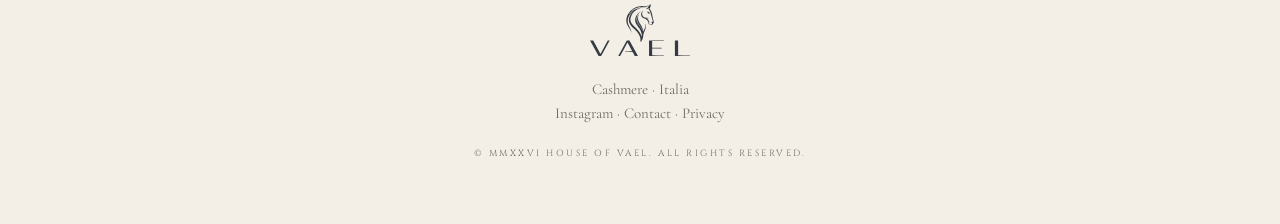
==== commit 293b0383: "Splash sound: play with audio when allowed, else muted + unmute on first touch; sound toggle" ====
--- a/index.html
+++ b/index.html
@@ -17,9 +17,10 @@
 
 <!-- SPLASH — the sealed envelope. Plays once, then lifts. -->
 <div id="splash" aria-hidden="true">
-  <video id="splash-video" playsinline muted autoplay preload="auto" poster="assets/splash-poster.jpg">
+  <video id="splash-video" playsinline autoplay preload="auto" poster="assets/splash-poster.jpg">
     <source data-hd="assets/splash.mp4" data-sd="assets/splash-720.mp4" type="video/mp4">
   </video>
+  <button id="splash-sound" type="button" aria-label="Sound"><span class="on">Sound on</span><span class="off">Sound off</span></button>
   <button id="splash-skip" type="button">Enter</button>
 </div>
 
--- a/style.css
+++ b/style.css
@@ -6,6 +6,7 @@
 html{scroll-behavior:smooth}
 body{background:var(--ivory);color:var(--ink);font-family:var(--serif);font-weight:400;font-size:19px;line-height:1.55;-webkit-font-smoothing:antialiased}
 img,video{display:block;max-width:100%}
+img[width]{height:auto}
 a{color:inherit;text-decoration:none}
 
 /* type */
@@ -23,7 +24,10 @@
 #splash.lift{opacity:0;pointer-events:none}
 #splash video{width:100%;height:100%;object-fit:cover}
 #splash-skip{position:absolute;right:28px;bottom:26px;background:none;border:1px solid rgba(244,239,230,.35);color:rgba(244,239,230,.8);font-family:var(--caps);font-size:10px;letter-spacing:.3em;text-transform:uppercase;padding:10px 18px;cursor:pointer;opacity:0;transition:opacity 1s}
-#splash.ready #splash-skip{opacity:1}
+#splash.ready #splash-skip,#splash.ready #splash-sound{opacity:1}
+#splash-sound{position:absolute;left:28px;bottom:26px;background:none;border:1px solid rgba(244,239,230,.35);color:rgba(244,239,230,.8);font-family:var(--caps);font-size:10px;letter-spacing:.3em;text-transform:uppercase;padding:10px 18px;cursor:pointer;opacity:0;transition:opacity 1s}
+#splash-sound .off,#splash.muted #splash-sound .on{display:none}
+#splash.muted #splash-sound .off{display:inline}
 
 /* nav */
 .nav{position:fixed;top:0;left:0;right:0;height:78px;display:grid;grid-template-columns:1fr auto 1fr;align-items:center;padding:0 28px;z-index:50;color:var(--ivory);mix-blend-mode:difference}
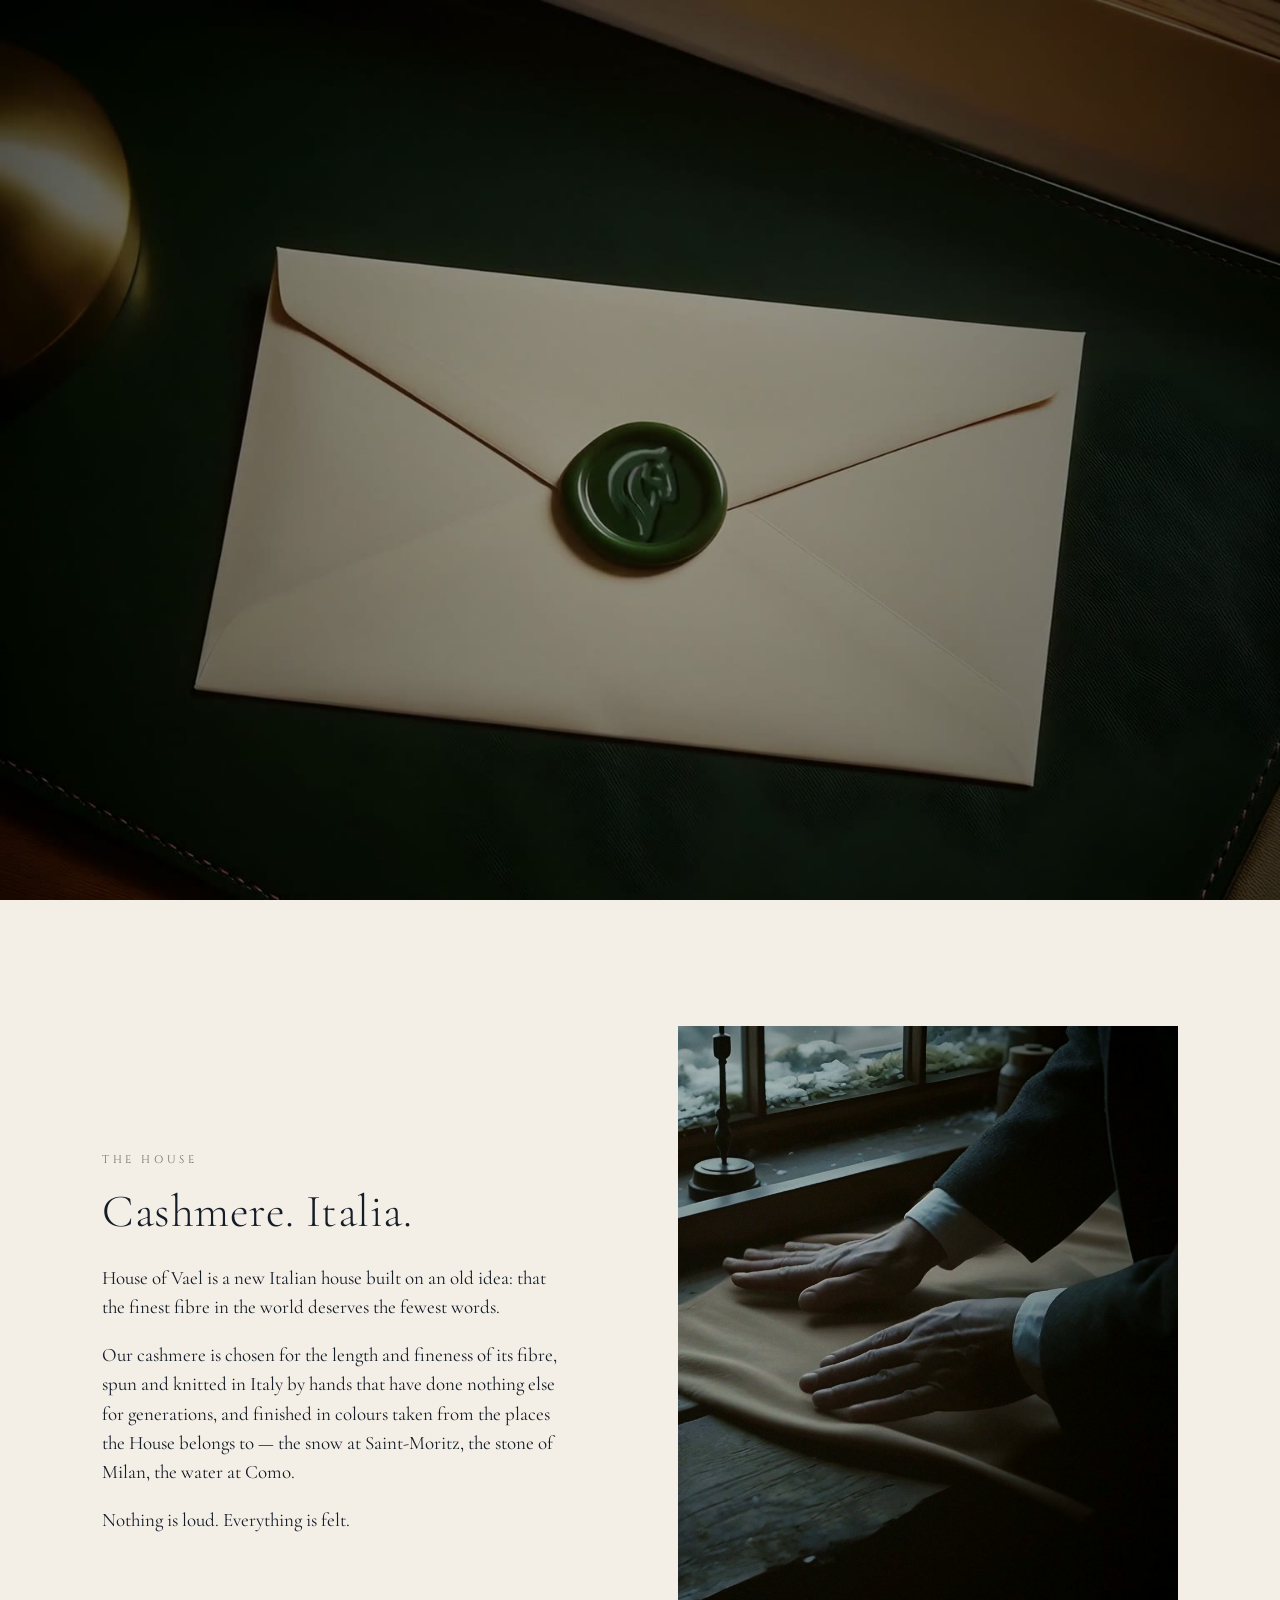
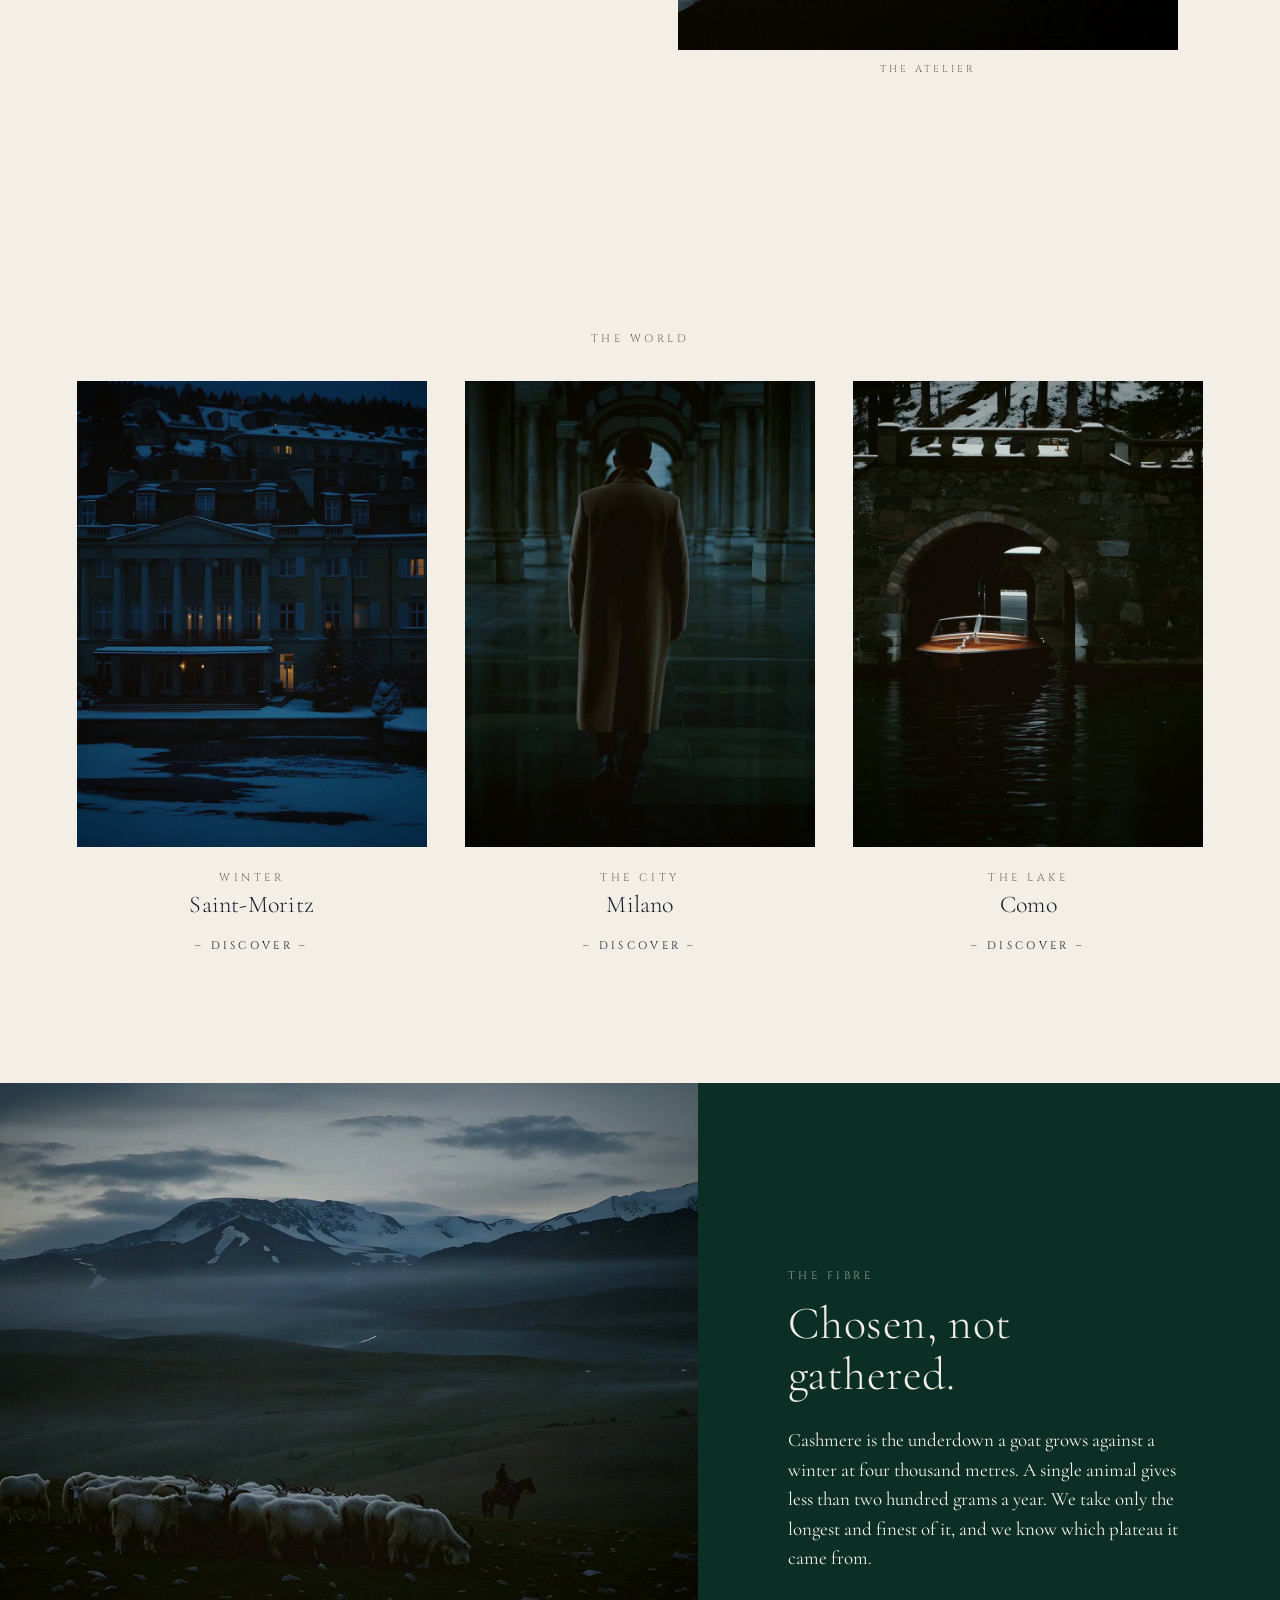
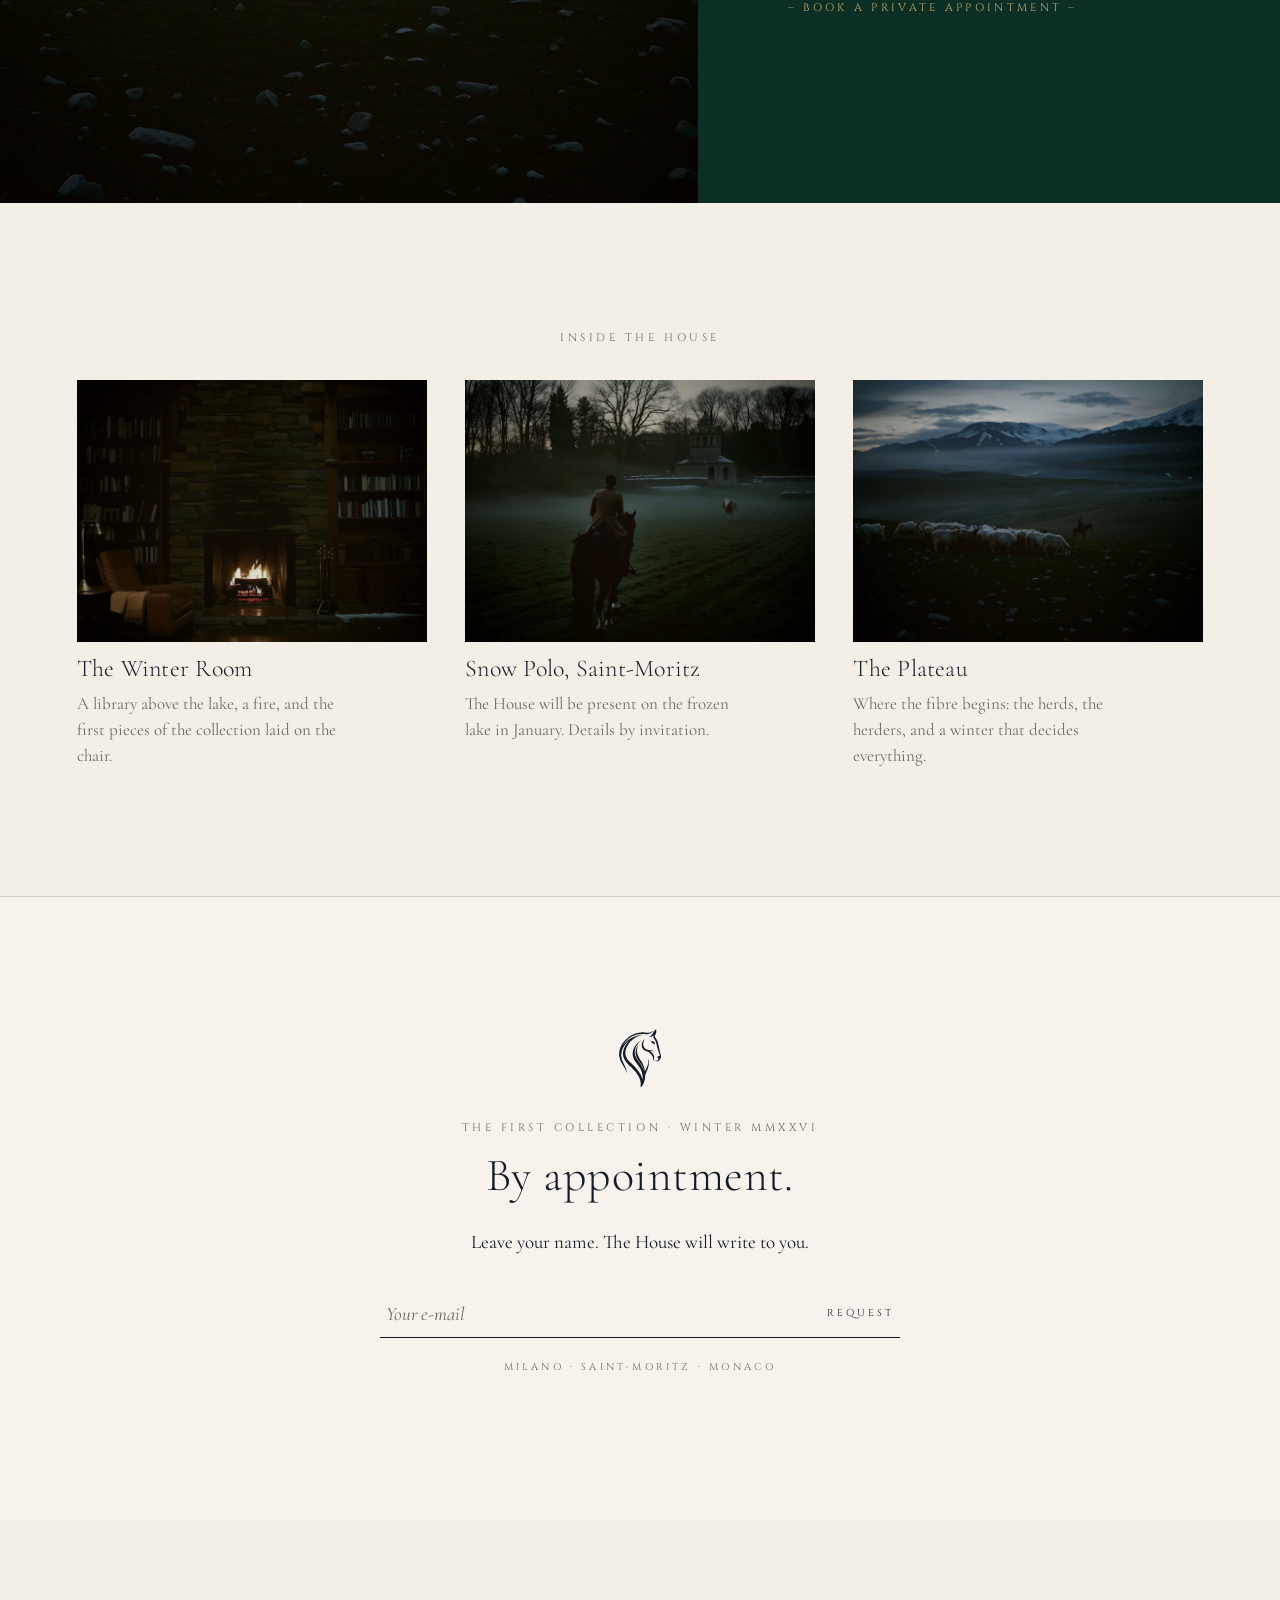
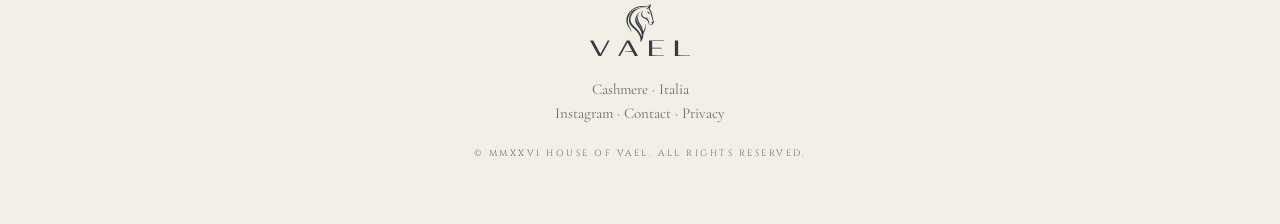
==== commit a44dce12: "Site audio: one ambient bed under the whole page with a nav Sound toggle (session-remembered); splas" ====
--- a/index.html
+++ b/index.html
@@ -17,18 +17,21 @@
 
 <!-- SPLASH — the sealed envelope. Plays once, then lifts. -->
 <div id="splash" aria-hidden="true">
-  <video id="splash-video" playsinline autoplay preload="auto" poster="assets/splash-poster.jpg">
+  <video id="splash-video" playsinline muted autoplay preload="auto" poster="assets/splash-poster.jpg">
     <source data-hd="assets/splash.mp4" data-sd="assets/splash-720.mp4" type="video/mp4">
   </video>
-  <button id="splash-sound" type="button" aria-label="Sound"><span class="on">Sound on</span><span class="off">Sound off</span></button>
   <button id="splash-skip" type="button">Enter</button>
 </div>
 
 <header class="nav">
   <button class="nav-menu" aria-label="Menu"><span></span><span></span></button>
   <a class="nav-logo" href="#top" aria-label="House of Vael"><img src="assets/lockup-ivory.svg" alt="VAEL"></a>
-  <a class="nav-appt" href="#register">By appointment</a>
+  <div class="nav-right">
+    <button class="nav-sound" type="button" aria-label="Sound" aria-pressed="false"><span class="on">Sound on</span><span class="off">Sound off</span></button>
+    <a class="nav-appt" href="#register">By appointment</a>
+  </div>
 </header>
+<audio id="site-audio" loop preload="auto" src="assets/site-bed.mp3"></audio>
 
 <nav id="menu" class="menu" aria-hidden="true">
   <button class="menu-close" aria-label="Close">×</button>
--- a/style.css
+++ b/style.css
@@ -20,21 +20,22 @@
 .cta:hover{border-color:currentColor}
 
 /* splash */
-#splash{position:fixed;inset:0;background:#0B0B0C;z-index:100;display:flex;align-items:center;justify-content:center;transition:opacity 1.4s ease}
+#splash{position:fixed;inset:0;background:#0B0B0C;z-index:100;display:flex;align-items:center;justify-content:center;transition:opacity 2.2s ease}
 #splash.lift{opacity:0;pointer-events:none}
 #splash video{width:100%;height:100%;object-fit:cover}
 #splash-skip{position:absolute;right:28px;bottom:26px;background:none;border:1px solid rgba(244,239,230,.35);color:rgba(244,239,230,.8);font-family:var(--caps);font-size:10px;letter-spacing:.3em;text-transform:uppercase;padding:10px 18px;cursor:pointer;opacity:0;transition:opacity 1s}
-#splash.ready #splash-skip,#splash.ready #splash-sound{opacity:1}
-#splash-sound{position:absolute;left:28px;bottom:26px;background:none;border:1px solid rgba(244,239,230,.35);color:rgba(244,239,230,.8);font-family:var(--caps);font-size:10px;letter-spacing:.3em;text-transform:uppercase;padding:10px 18px;cursor:pointer;opacity:0;transition:opacity 1s}
-#splash-sound .off,#splash.muted #splash-sound .on{display:none}
-#splash.muted #splash-sound .off{display:inline}
+#splash.ready #splash-skip{opacity:1}
 
 /* nav */
 .nav{position:fixed;top:0;left:0;right:0;height:78px;display:grid;grid-template-columns:1fr auto 1fr;align-items:center;padding:0 28px;z-index:50;color:var(--ivory);mix-blend-mode:difference}
 .nav-menu{justify-self:start;width:28px;height:18px;background:none;border:0;cursor:pointer;display:flex;flex-direction:column;justify-content:space-between}
 .nav-menu span{display:block;height:1px;background:currentColor}
 .nav-logo img{height:34px;width:auto}
-.nav-appt{justify-self:end;font-family:var(--caps);font-size:10px;letter-spacing:.3em;text-transform:uppercase}
+.nav-right{justify-self:end;display:flex;align-items:center;gap:26px}
+.nav-appt,.nav-sound{font-family:var(--caps);font-size:10px;letter-spacing:.3em;text-transform:uppercase}
+.nav-sound{background:none;border:0;color:inherit;cursor:pointer;padding:6px 0;opacity:.85}
+.nav-sound .off,.nav-sound[aria-pressed="true"] .on{display:none}
+.nav-sound[aria-pressed="true"] .off{display:inline}
 .menu{position:fixed;inset:0;background:var(--ivory);z-index:60;display:flex;flex-direction:column;align-items:center;justify-content:center;gap:0;transform:translateY(-100%);transition:transform .8s cubic-bezier(.77,0,.18,1)}
 .menu.open{transform:none}
 .menu ul{list-style:none;text-align:center}
@@ -45,7 +46,8 @@
 
 /* hero */
 .hero{position:relative;height:100vh;min-height:620px;overflow:hidden;background:#0B0B0C}
-.hero-video{position:absolute;inset:0;width:100%;height:100%;object-fit:cover;filter:brightness(.9)}
+.hero-video{position:absolute;inset:0;width:100%;height:100%;object-fit:cover;filter:brightness(.9);opacity:0;transition:opacity 2.2s ease}
+.hero-video.on{opacity:1}
 .hero-copy{position:absolute;left:0;right:0;bottom:12vh;text-align:center;color:var(--ivory);text-shadow:0 1px 18px rgba(0,0,0,.35)}
 .hero::after{content:'';position:absolute;inset:auto 0 0 0;height:38vh;background:linear-gradient(to top,rgba(11,11,12,.55),transparent);pointer-events:none}
 .hero-copy{z-index:1}
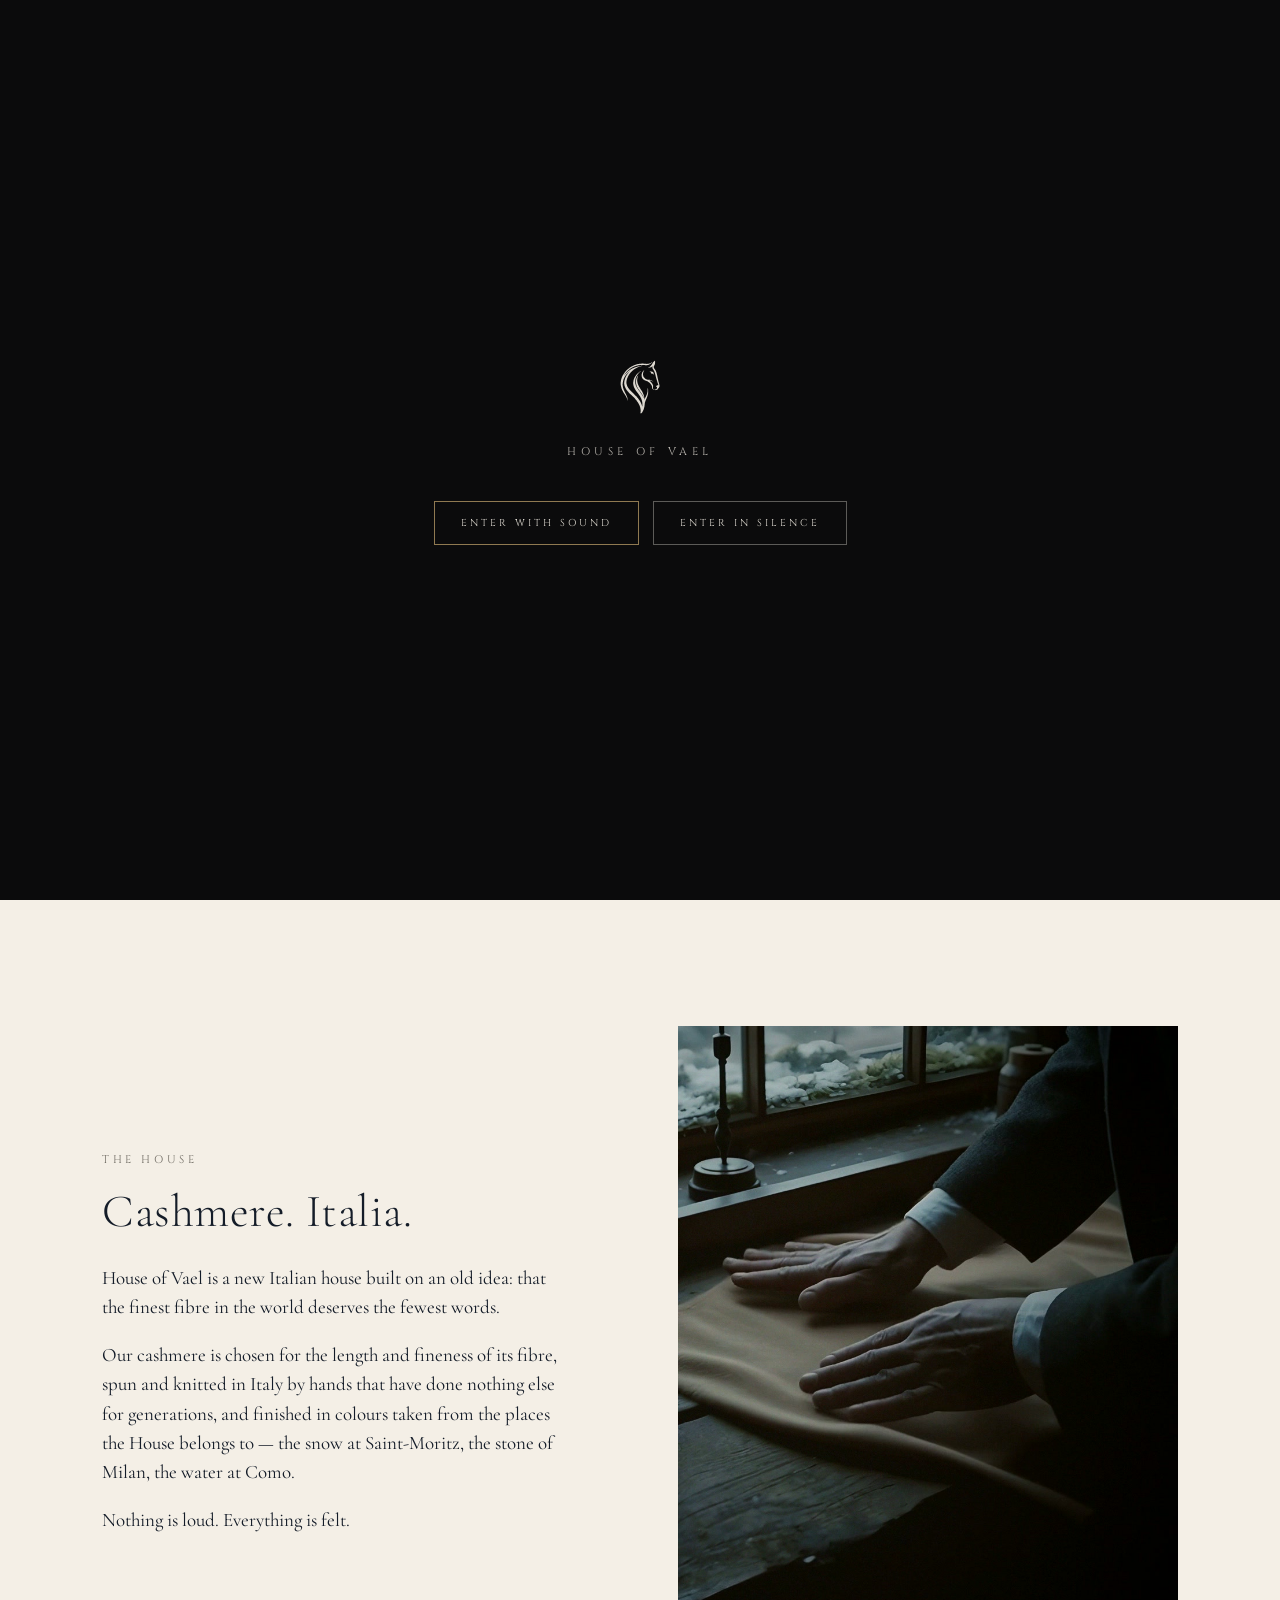
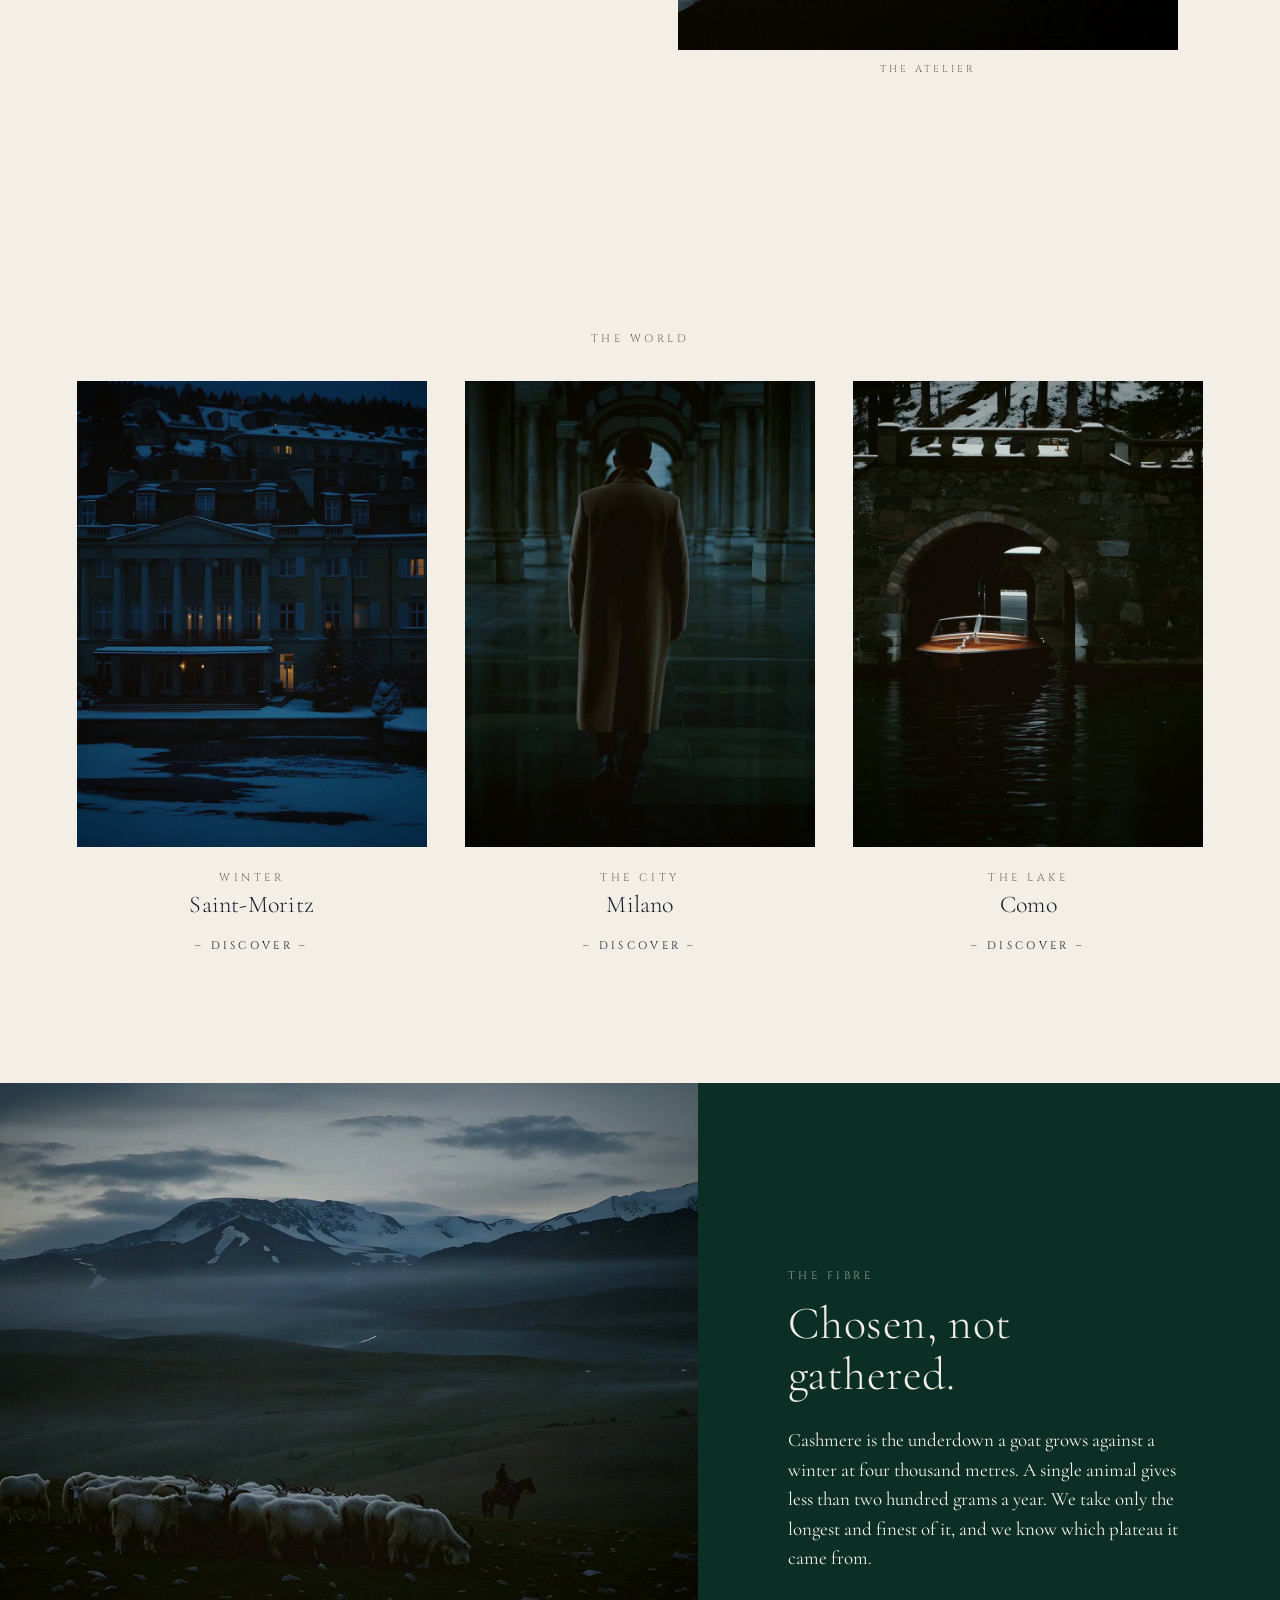
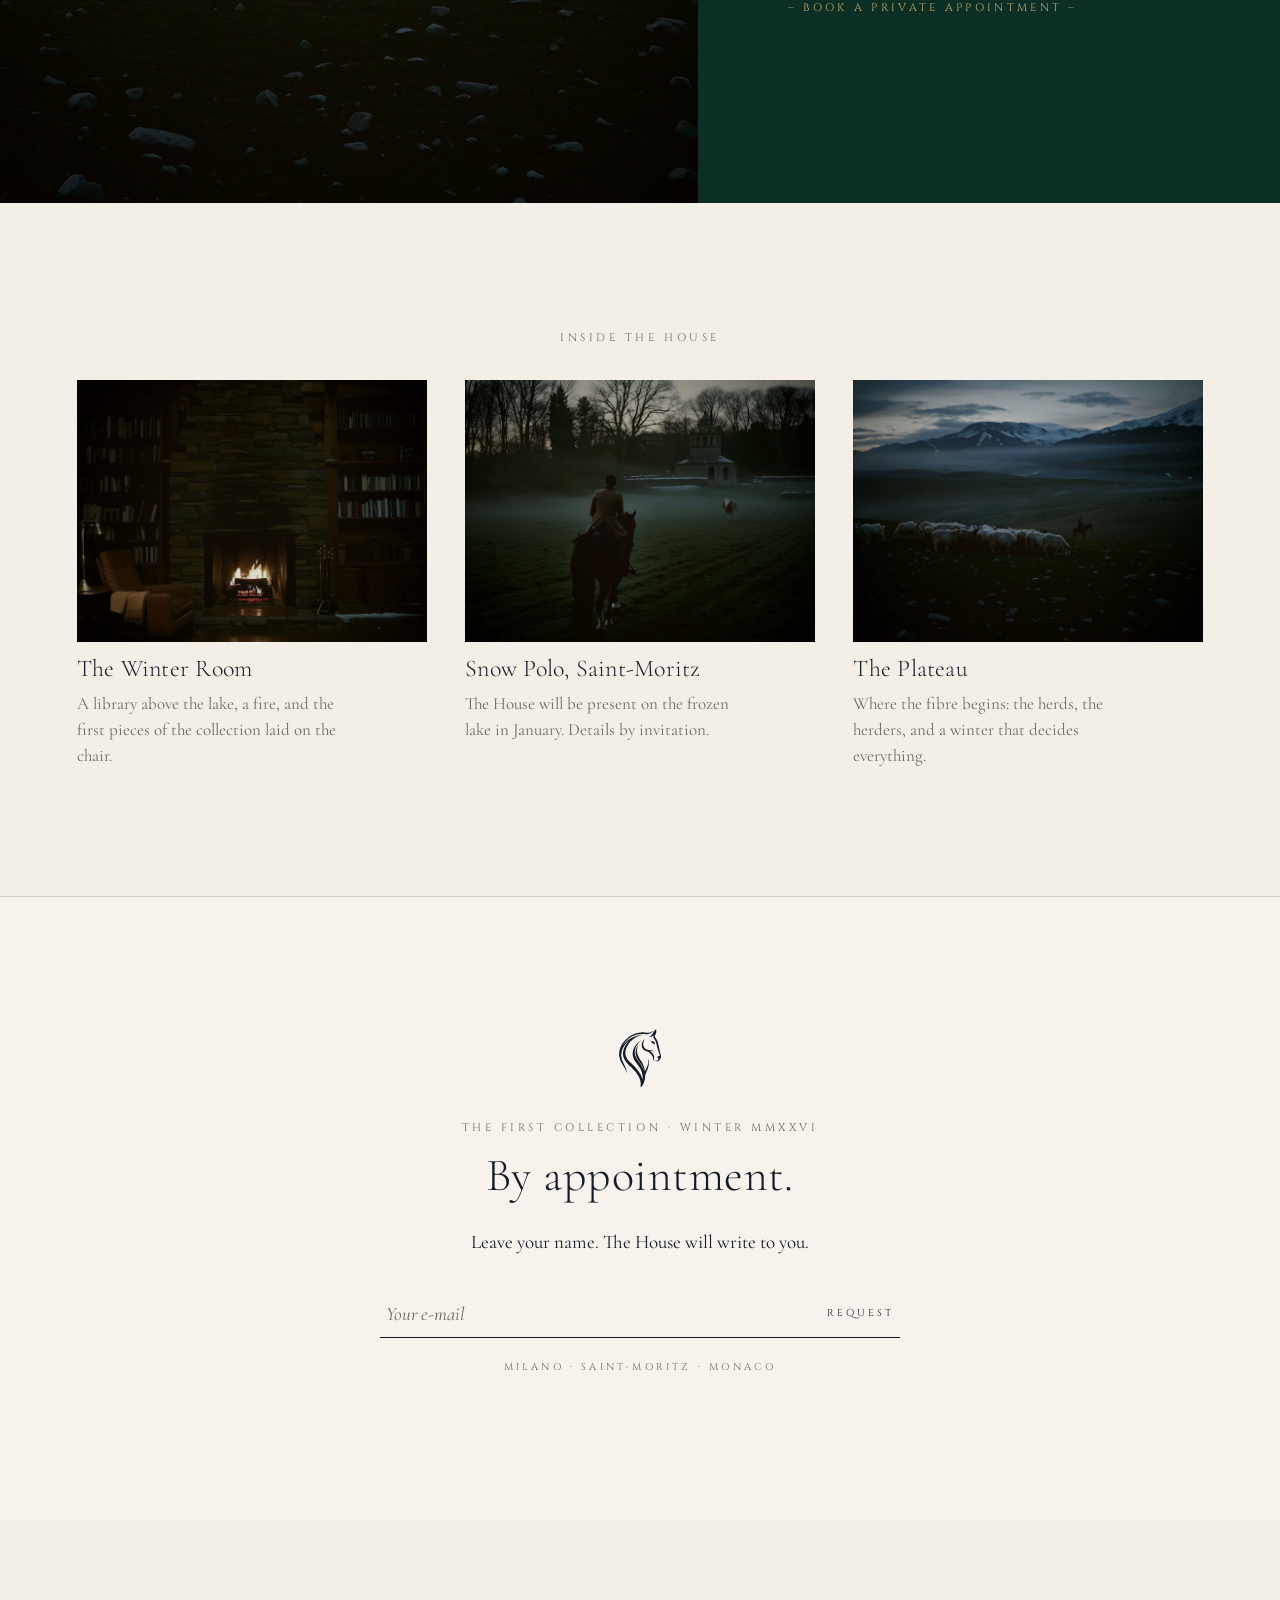
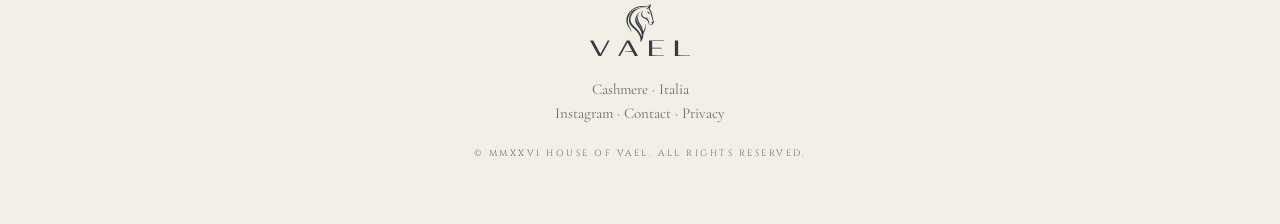
==== commit fd64d553: "Sound from the first frame: audio-first attempt, else a one-tap gate (Enter with sound / in silence)" ====
--- a/index.html
+++ b/index.html
@@ -15,9 +15,16 @@
 </head>
 <body>
 
+<!-- GATE — shown only when the browser refuses to start the music by itself; one tap starts film + sound together -->
+<div id="gate" aria-hidden="true">
+  <img class="gate-mark" src="assets/mark-ivory.svg" alt="">
+  <p class="gate-name">House of Vael</p>
+  <div class="gate-actions"><button id="gate-sound" type="button">Enter with sound</button><button id="gate-quiet" type="button">Enter in silence</button></div>
+</div>
+
 <!-- SPLASH — the sealed envelope. Plays once, then lifts. -->
 <div id="splash" aria-hidden="true">
-  <video id="splash-video" playsinline muted autoplay preload="auto" poster="assets/splash-poster.jpg">
+  <video id="splash-video" playsinline muted preload="auto" poster="assets/splash-poster.jpg">
     <source data-hd="assets/splash.mp4" data-sd="assets/splash-720.mp4" type="video/mp4">
   </video>
   <button id="splash-skip" type="button">Enter</button>
--- a/style.css
+++ b/style.css
@@ -18,6 +18,17 @@
 h3{font-size:24px;margin:14px 0 8px}
 .cta{display:inline-block;font-family:var(--caps);font-size:11px;letter-spacing:.3em;text-transform:uppercase;margin-top:18px;padding-bottom:2px;border-bottom:1px solid transparent;transition:border-color .4s}
 .cta:hover{border-color:currentColor}
+
+/* gate */
+#gate{position:fixed;inset:0;background:#0B0B0C;z-index:110;display:flex;flex-direction:column;align-items:center;justify-content:center;gap:18px;color:var(--ivory);opacity:0;pointer-events:none;transition:opacity 1.2s ease}
+#gate.ready{opacity:1;pointer-events:auto}
+#gate.lift{opacity:0;pointer-events:none}
+.gate-mark{height:64px;width:auto;opacity:.9;margin-bottom:6px}
+.gate-name{font-family:var(--caps);font-size:11px;letter-spacing:.42em;text-transform:uppercase;color:rgba(244,239,230,.75)}
+.gate-actions{display:flex;gap:14px;margin-top:22px;flex-wrap:wrap;justify-content:center}
+.gate-actions button{background:none;border:1px solid rgba(244,239,230,.35);color:rgba(244,239,230,.9);font-family:var(--caps);font-size:10px;letter-spacing:.3em;text-transform:uppercase;padding:14px 26px;cursor:pointer;transition:border-color .4s,background .4s}
+.gate-actions button:hover{border-color:var(--camel);color:var(--camel)}
+#gate-sound{border-color:rgba(200,169,110,.7)}
 
 /* splash */
 #splash{position:fixed;inset:0;background:#0B0B0C;z-index:100;display:flex;align-items:center;justify-content:center;transition:opacity 2.2s ease}
